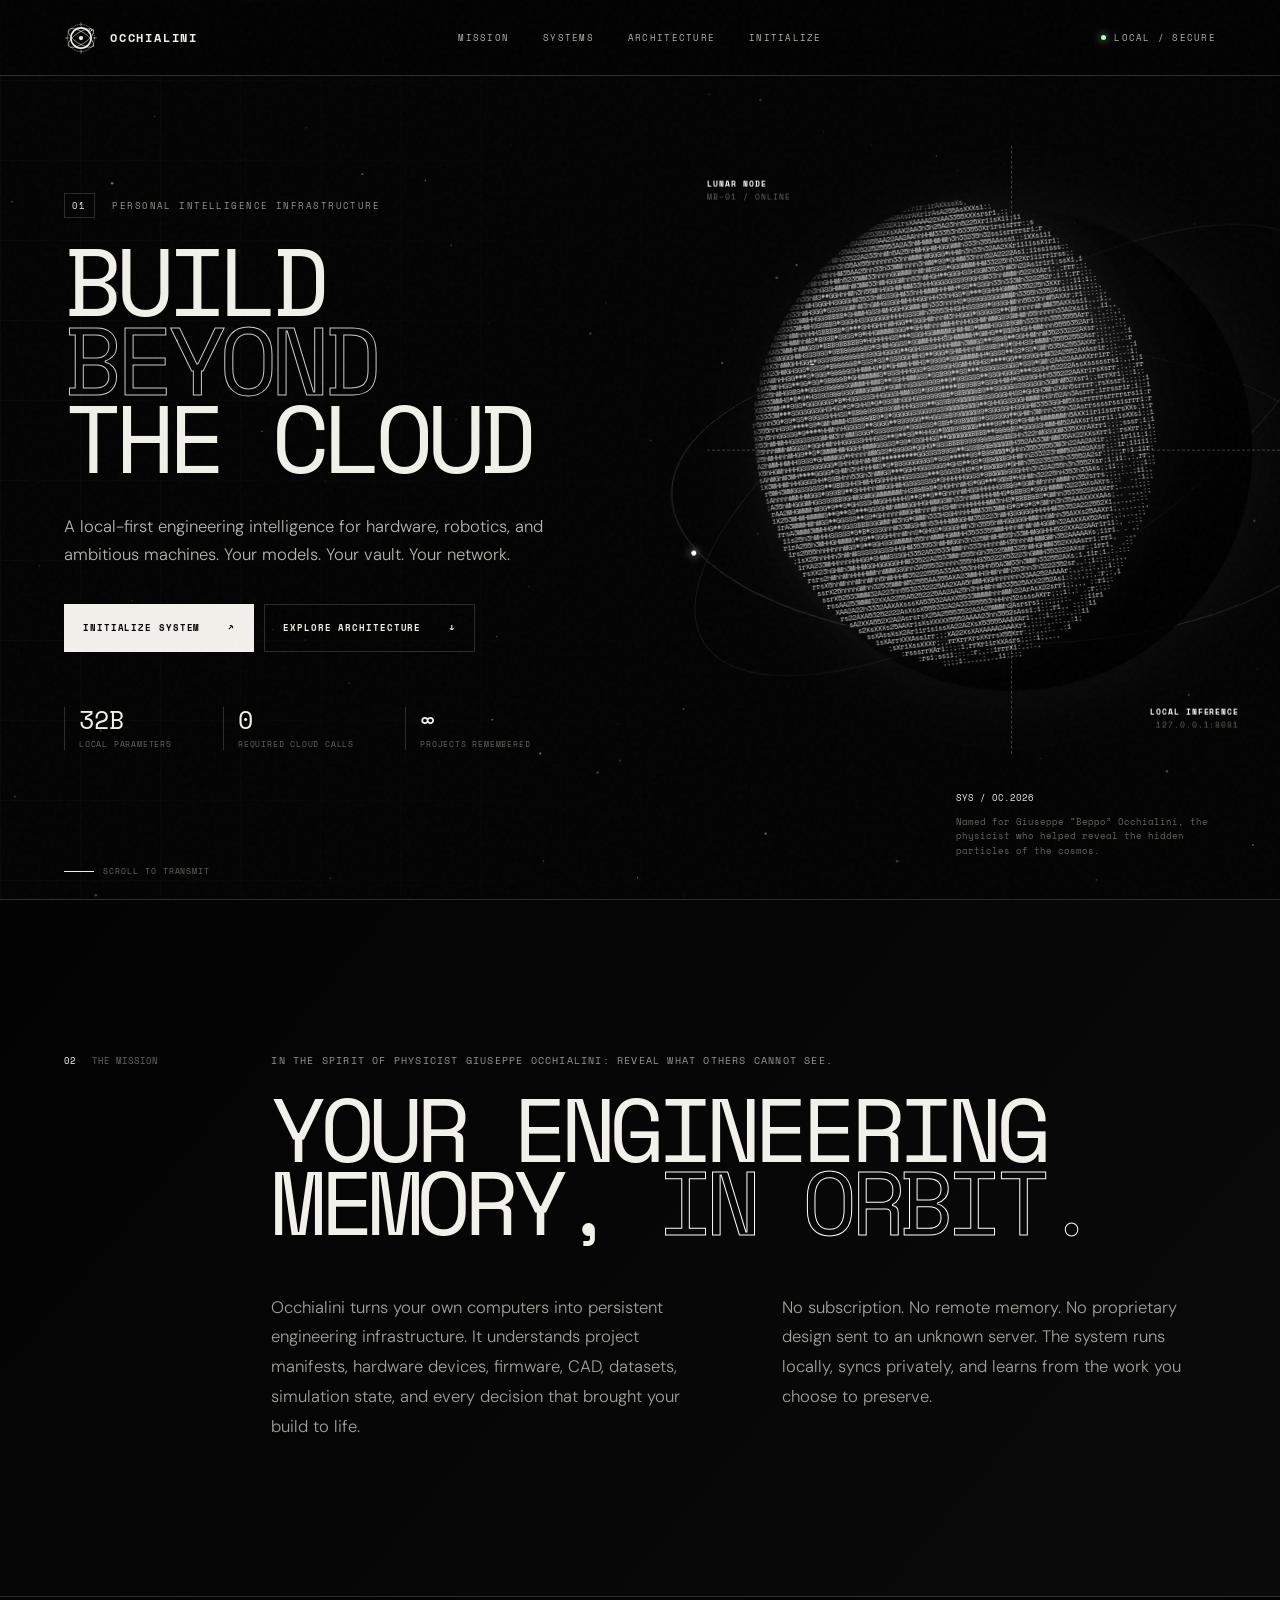
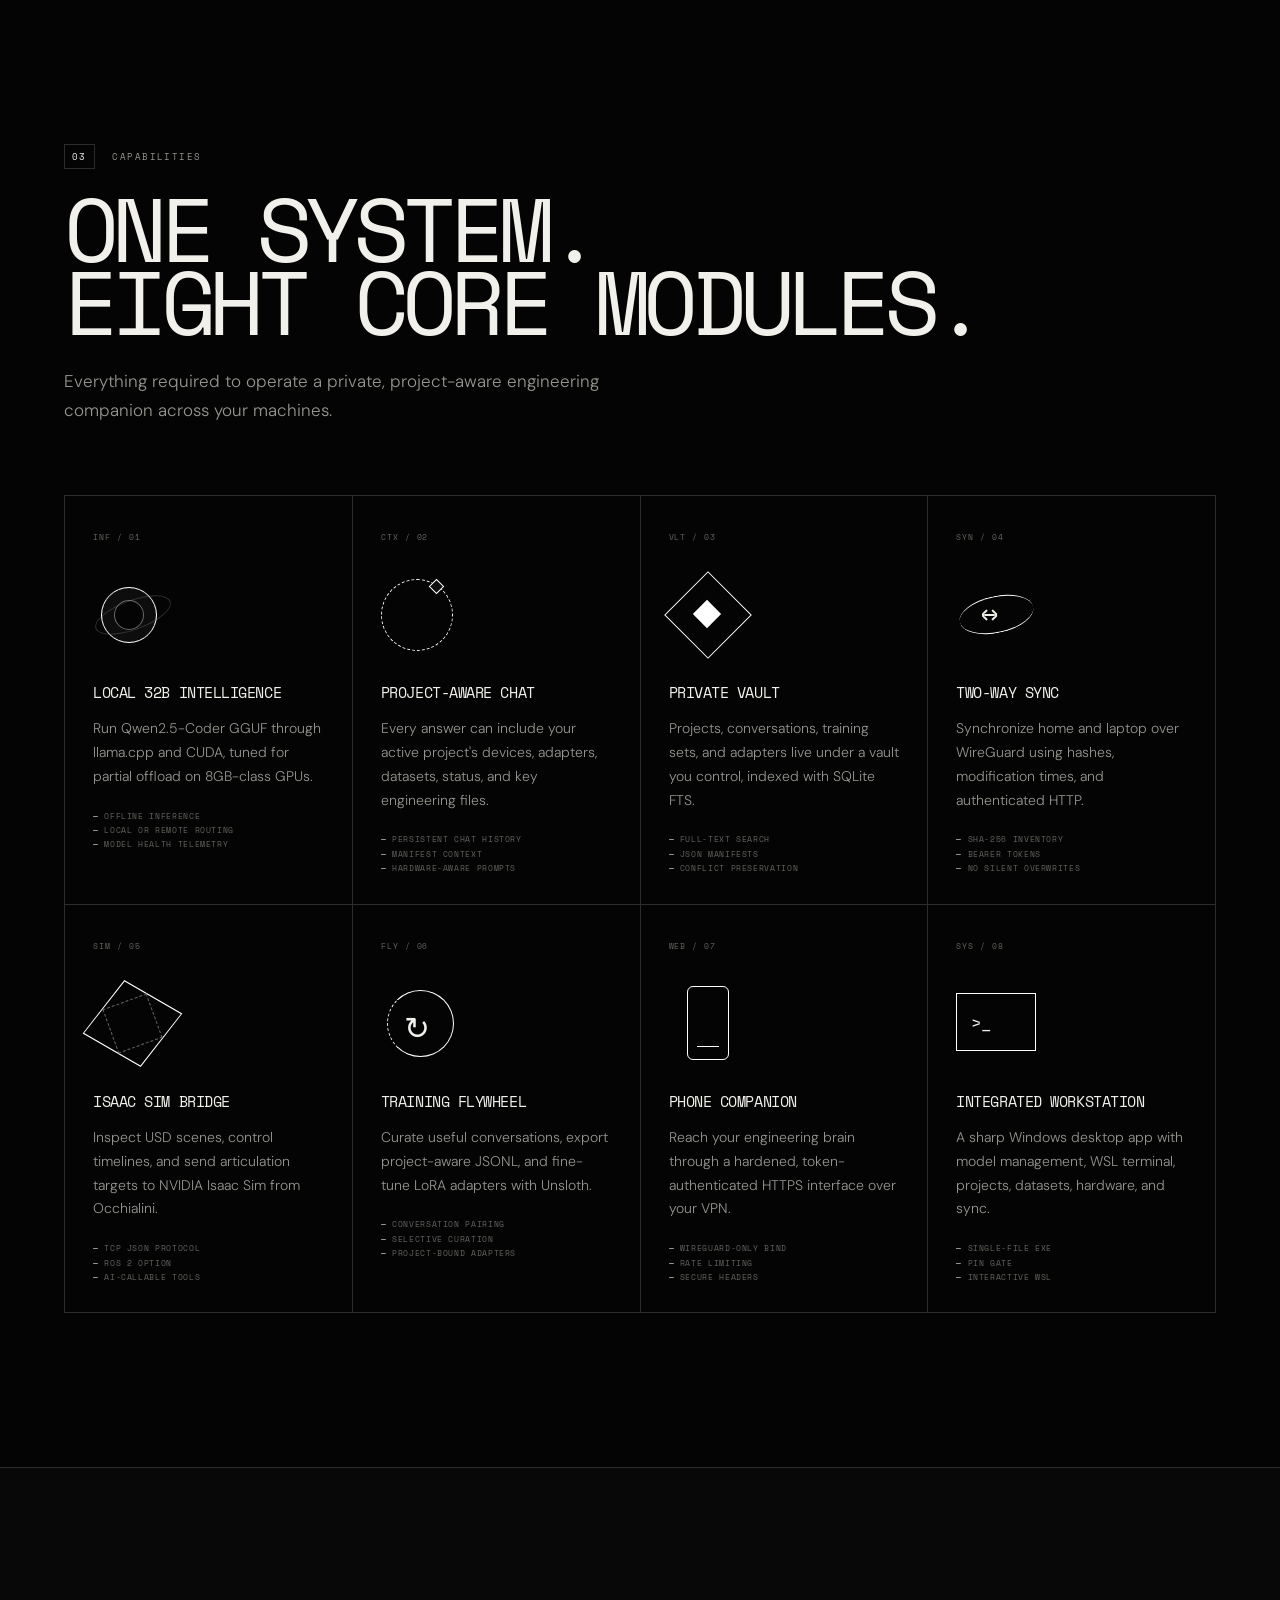
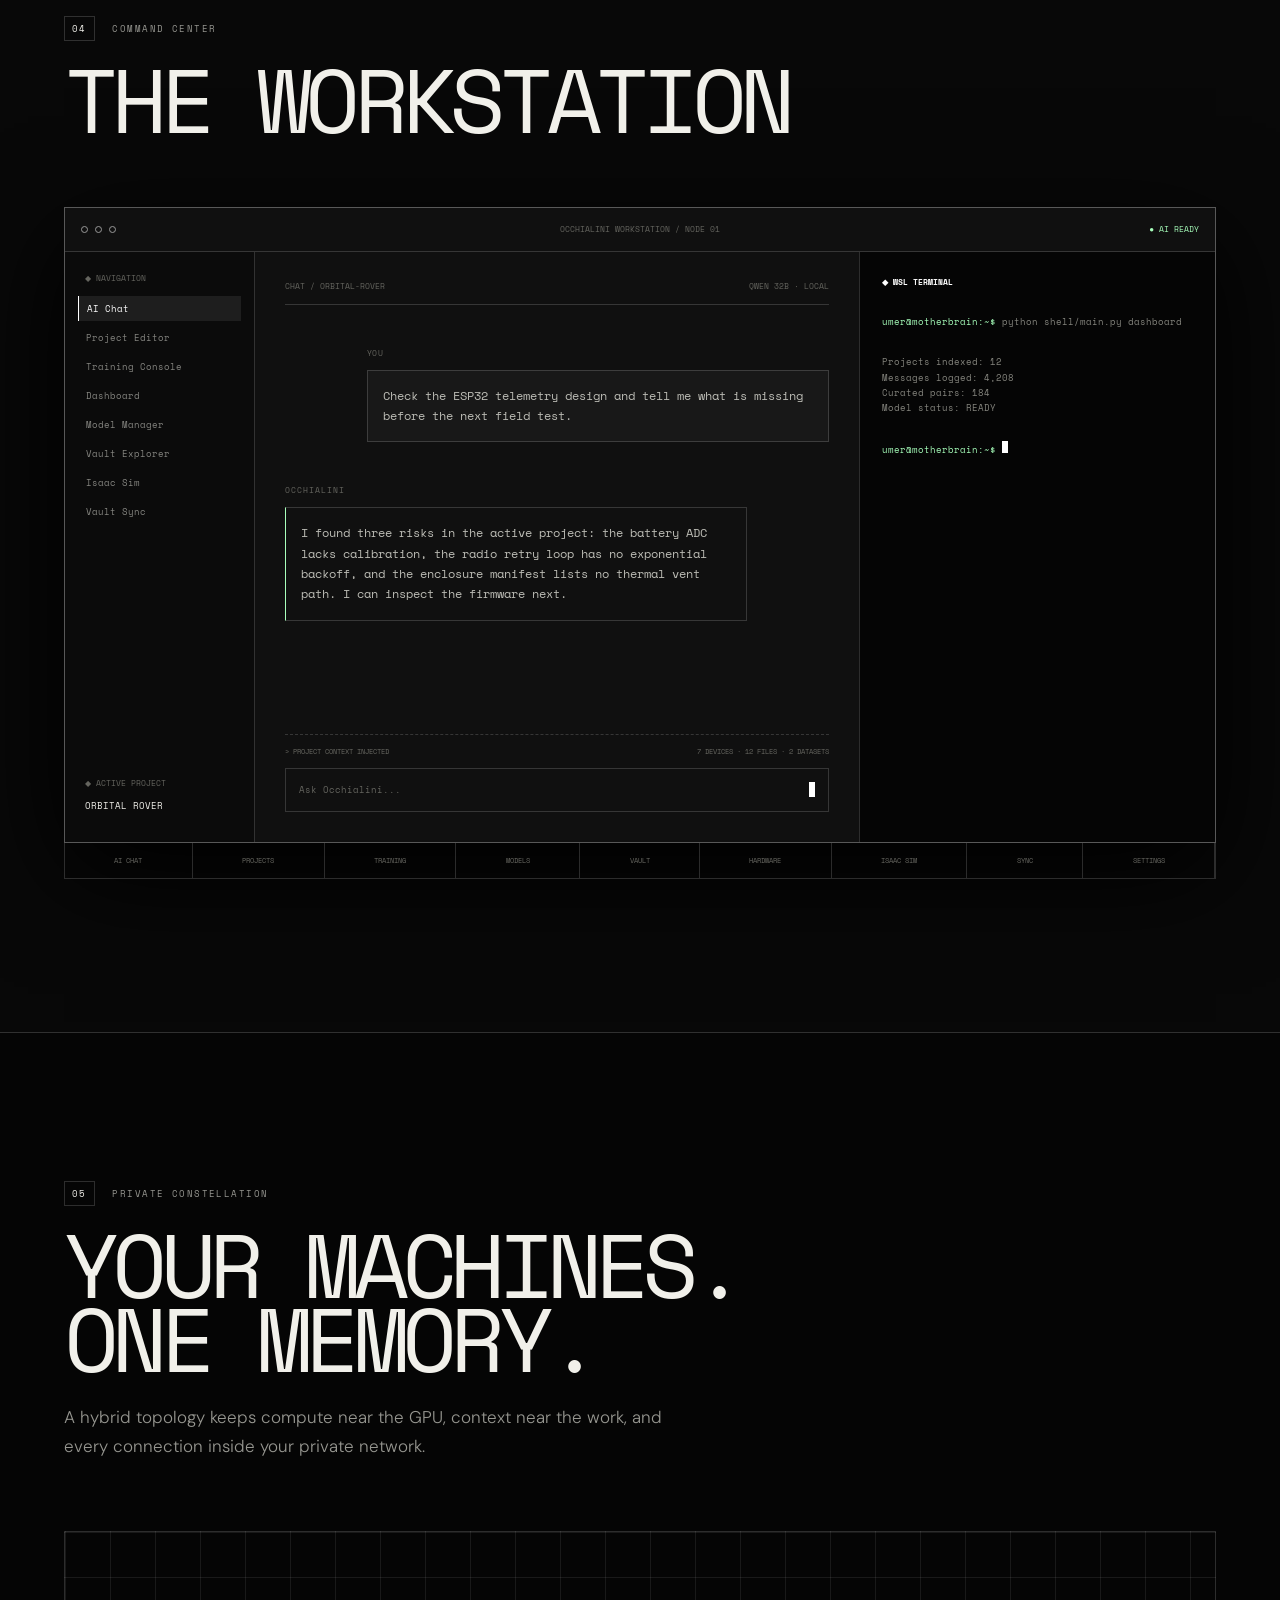
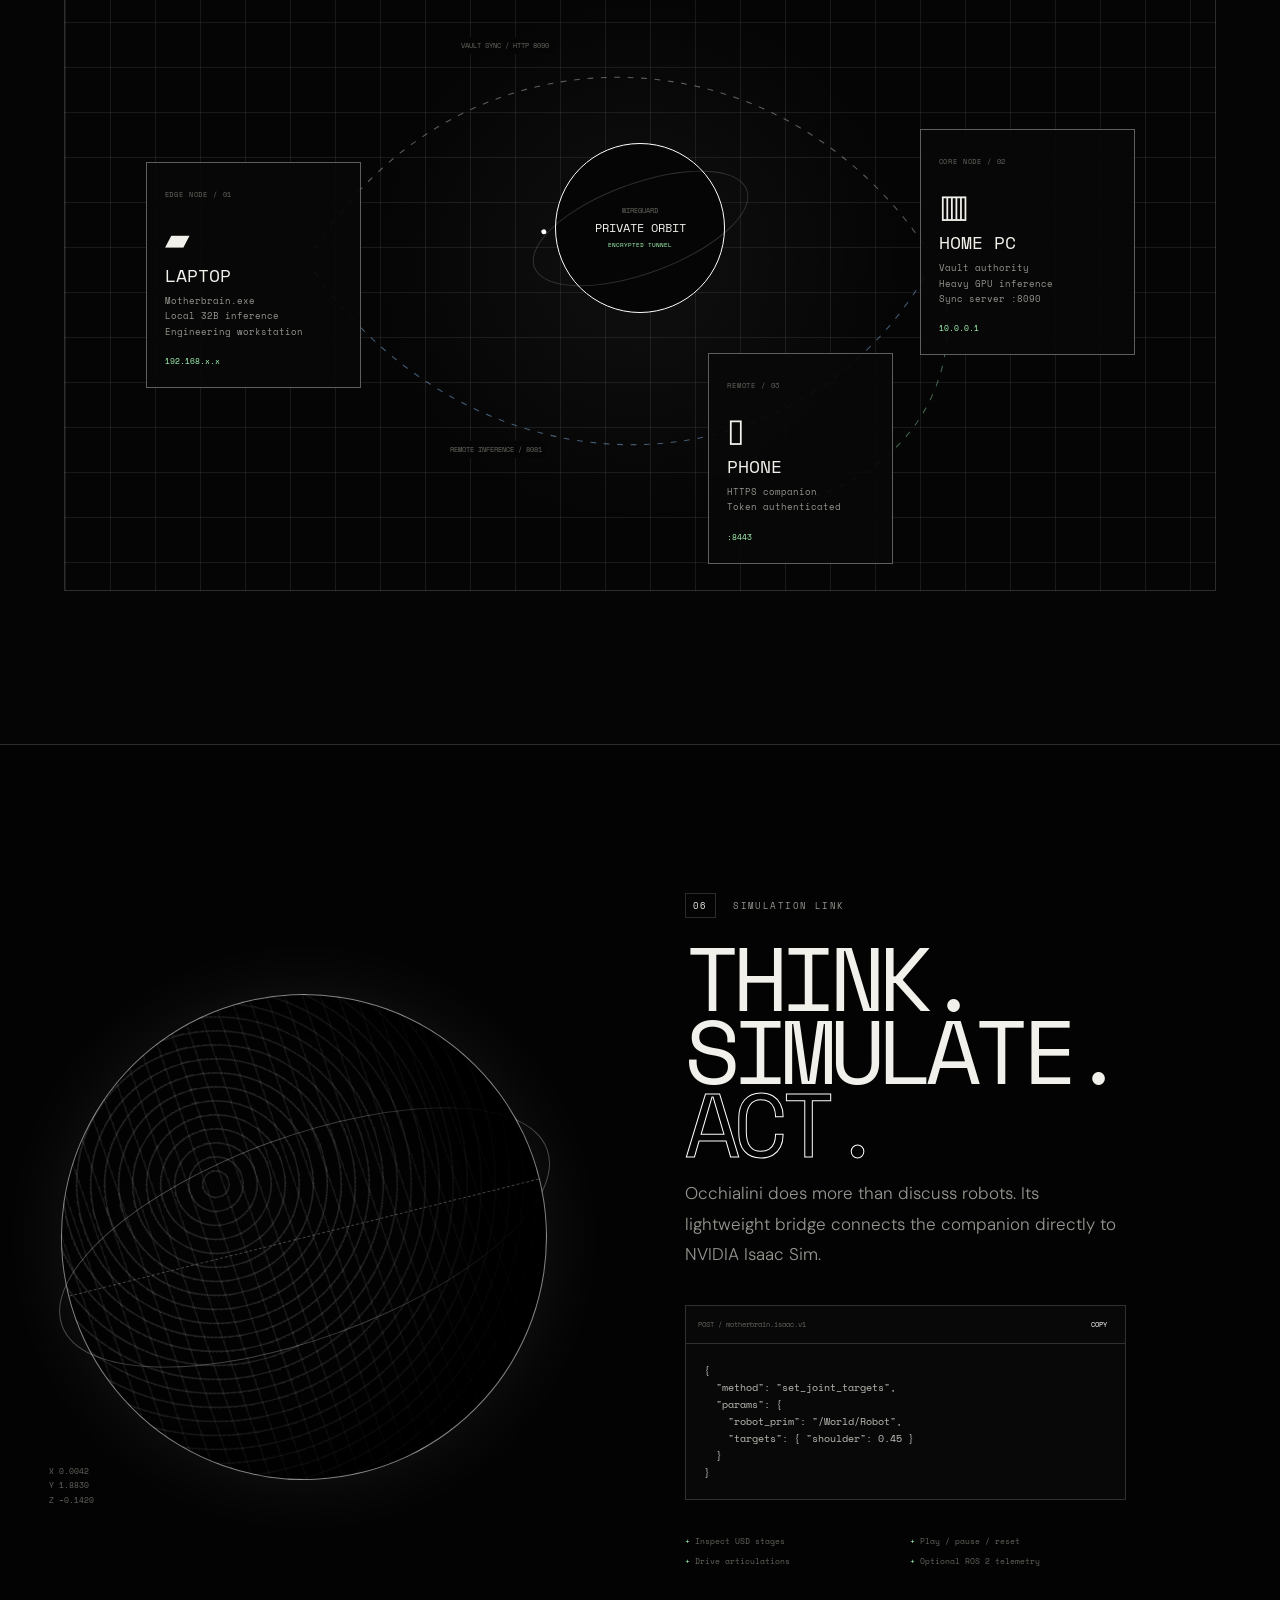
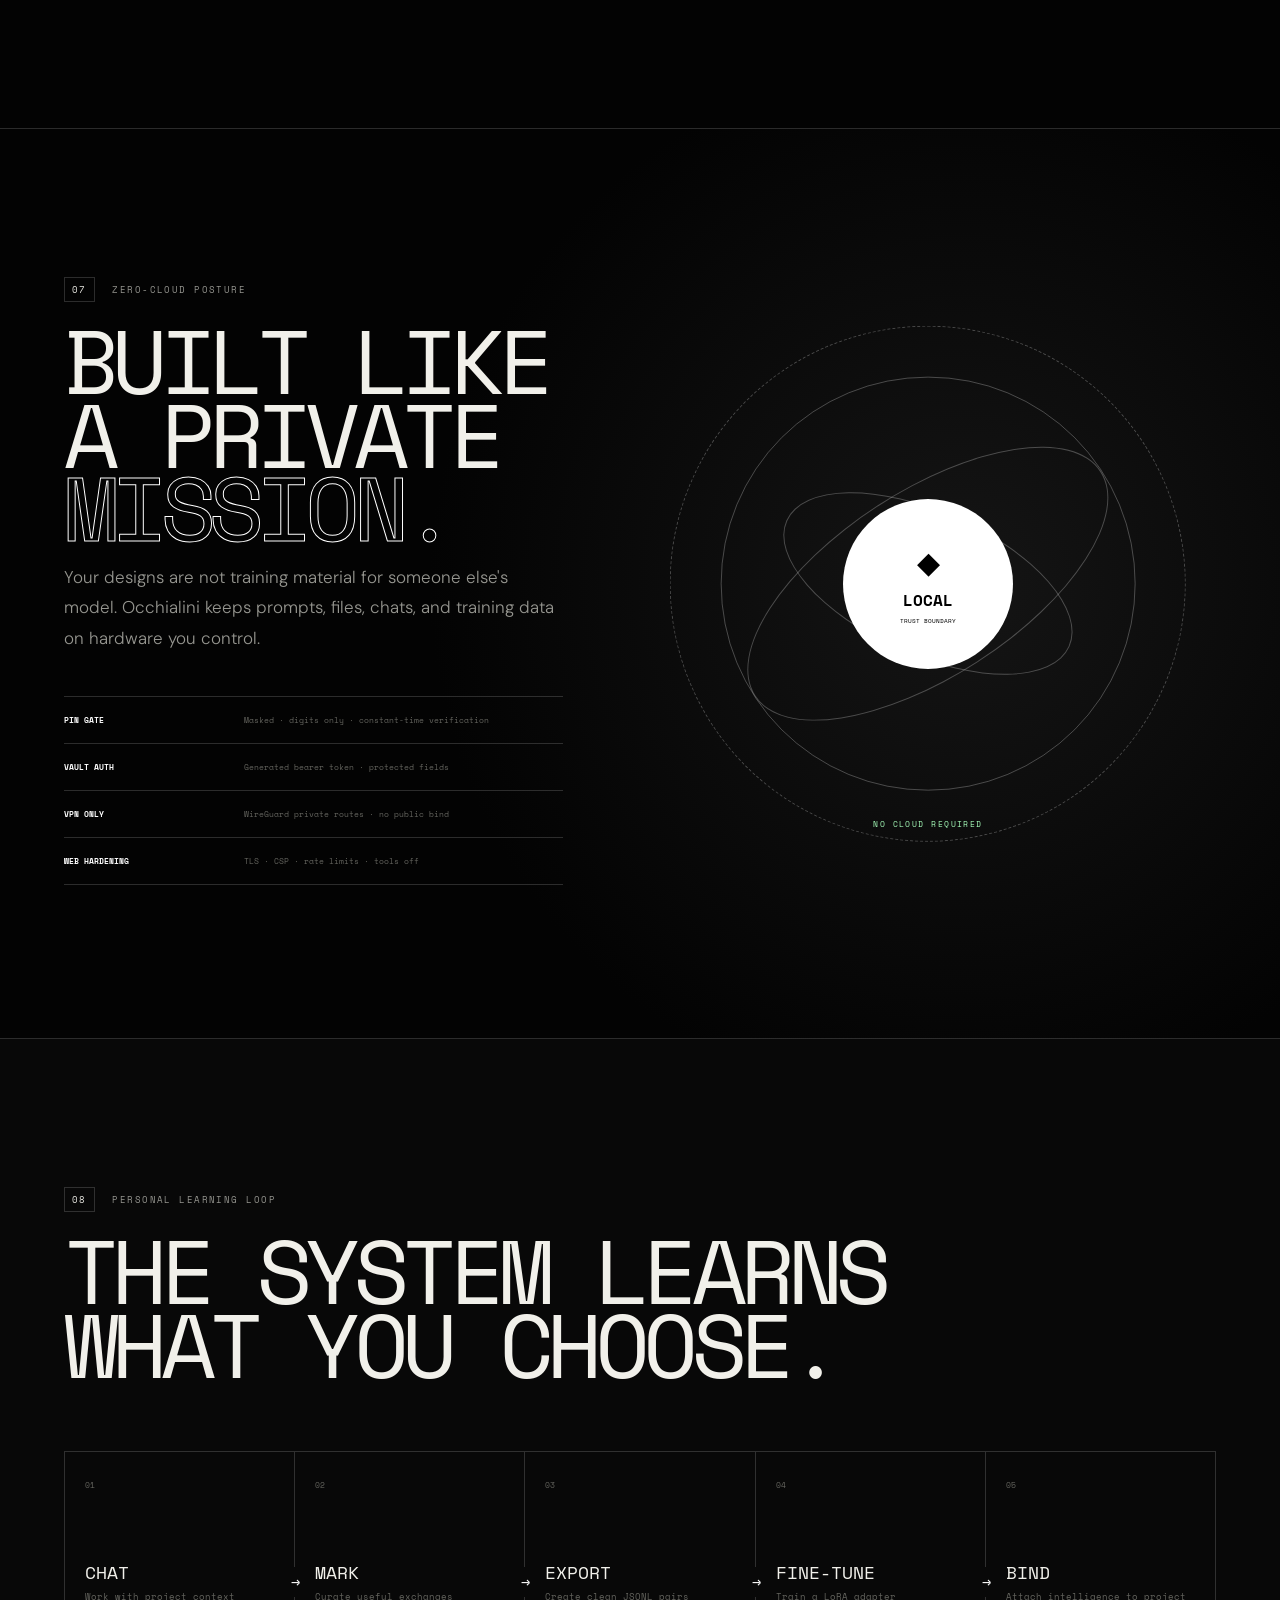
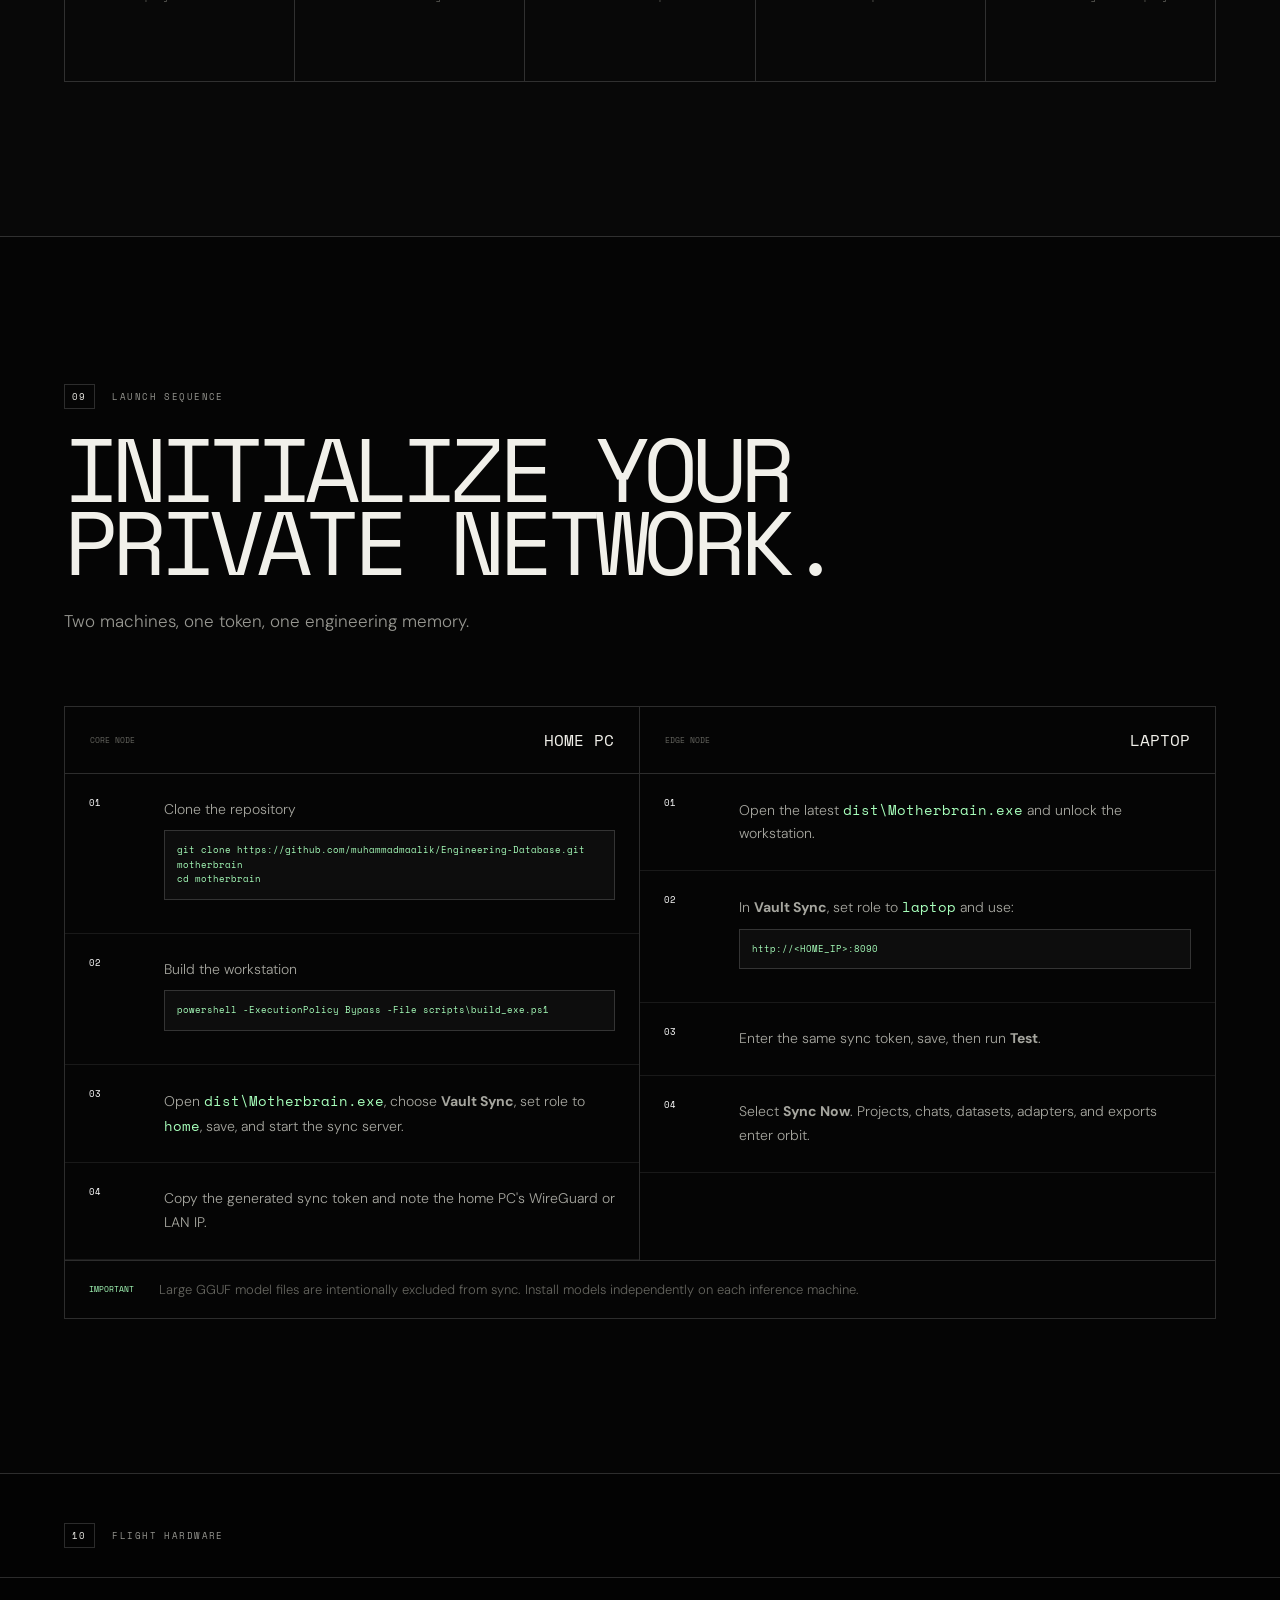
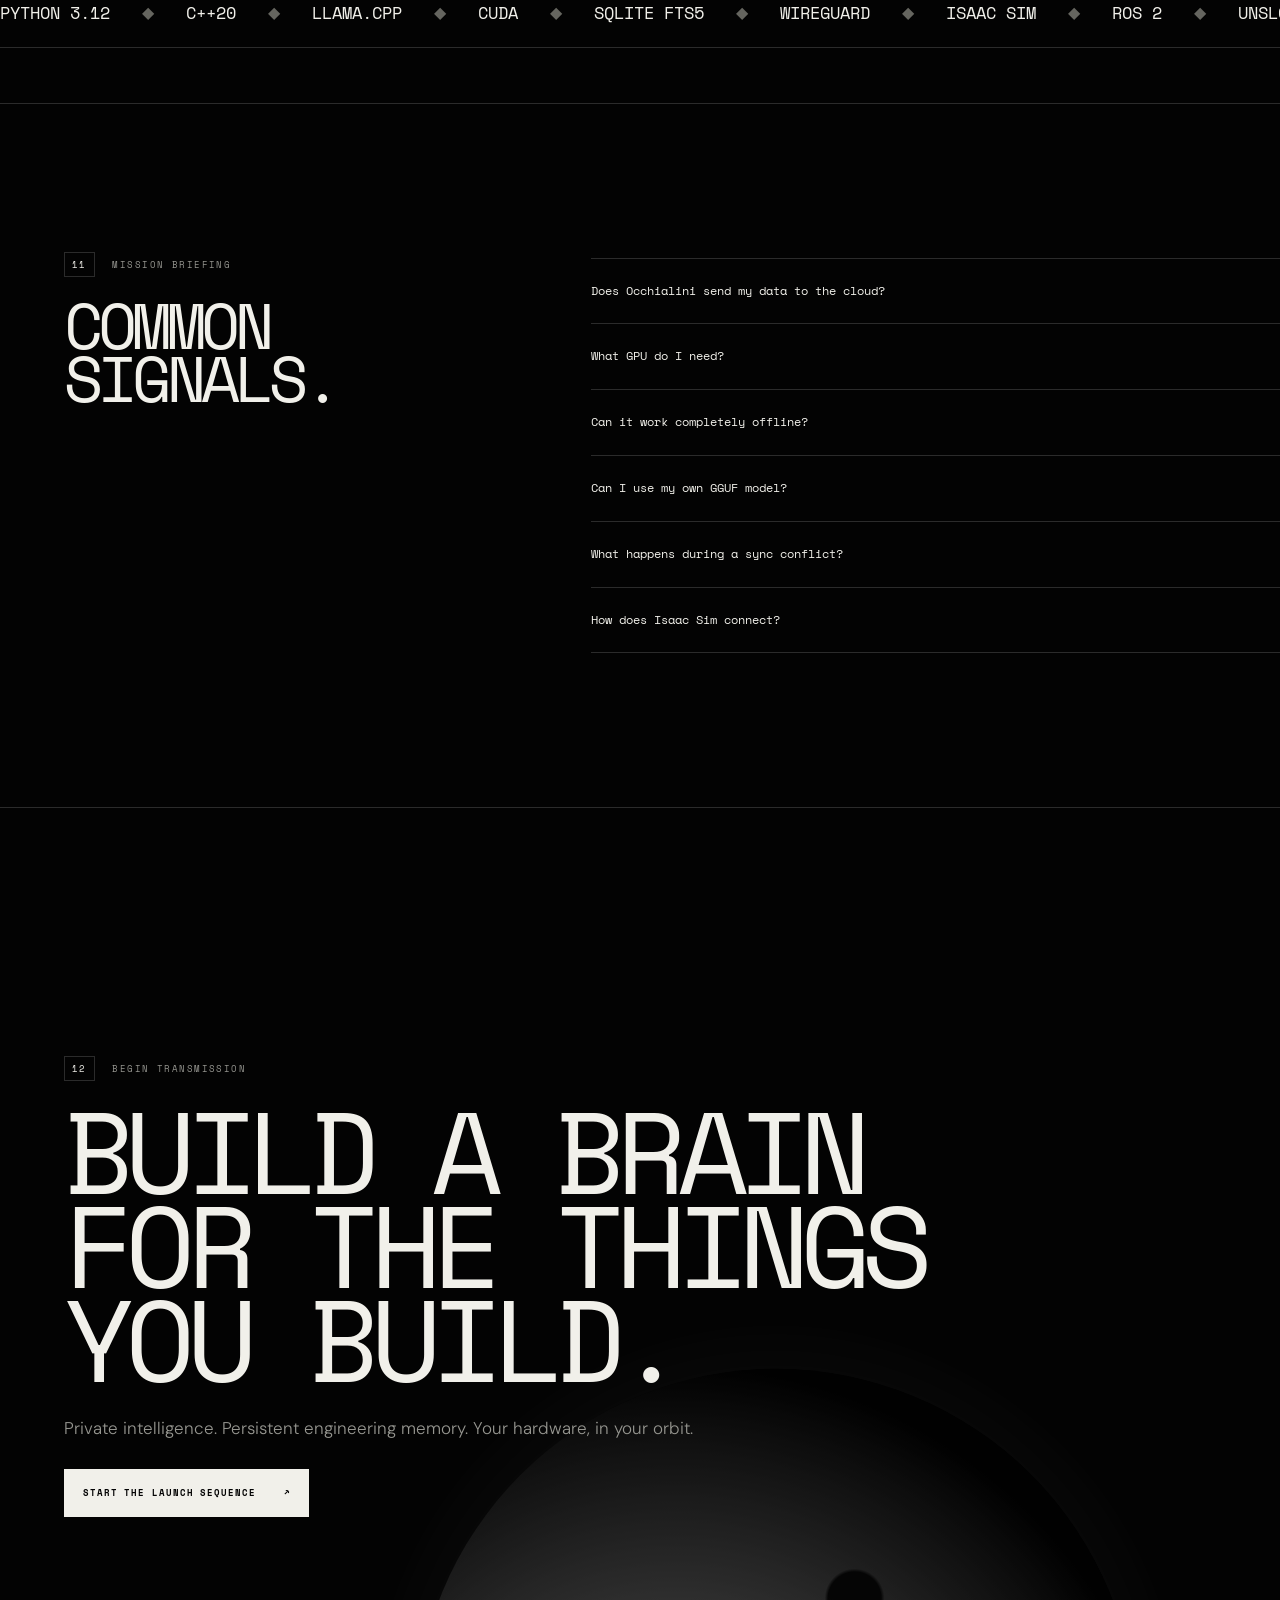
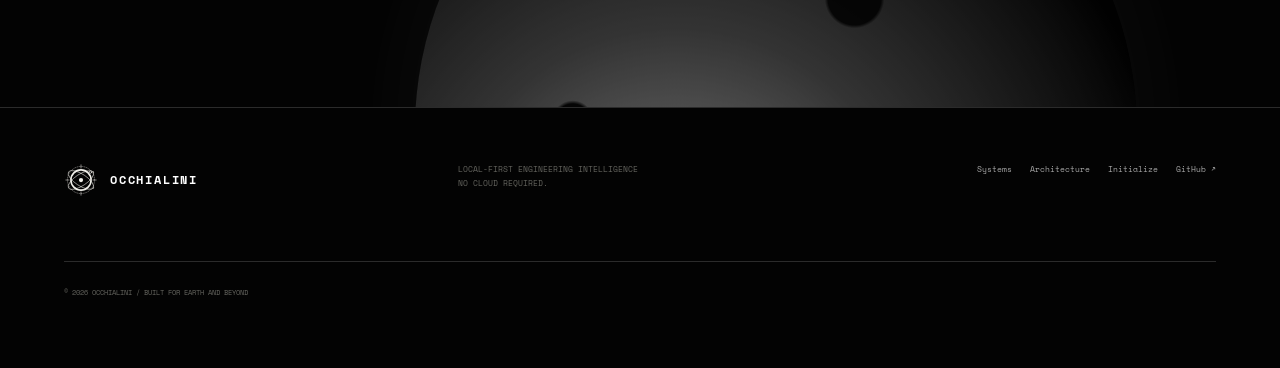
==== website/index.html @ 5199345b "Launch the Occhialini product site with an orbital identity. Build a responsive space-themed experie" ====
<!doctype html>
<html lang="en">
<head>
  <meta charset="utf-8">
  <meta name="viewport" content="width=device-width, initial-scale=1">
  <meta name="theme-color" content="#030303">
  <meta name="description" content="Occhialini — a local-first AI engineering companion for hardware, robotics, and simulation.">
  <meta name="application-name" content="Occhialini">
  <title>Occhialini — Local AI for Real-World Engineering</title>
  <link rel="icon" href="favicon.svg" type="image/svg+xml">
  <link rel="preconnect" href="https://fonts.googleapis.com">
  <link rel="preconnect" href="https://fonts.gstatic.com" crossorigin>
  <link href="https://fonts.googleapis.com/css2?family=DM+Sans:wght@300;400;500;600&family=Space+Mono:wght@400;700&display=swap" rel="stylesheet">
  <link rel="stylesheet" href="styles.css">
</head>
<body>
  <canvas id="starfield" aria-hidden="true"></canvas>
  <div class="noise" aria-hidden="true"></div>

  <header class="site-header">
    <a class="brand" href="#top" aria-label="Occhialini home">
      <img class="brand-mark" src="logo.svg" alt="">
      <span>OCCHIALINI</span>
    </a>
    <nav aria-label="Primary navigation">
      <a href="#mission">Mission</a>
      <a href="#systems">Systems</a>
      <a href="#architecture">Architecture</a>
      <a href="#docs">Initialize</a>
    </nav>
    <a class="header-status" href="#security"><i></i> Local / Secure</a>
    <button class="menu-button" aria-label="Open menu" aria-expanded="false"><span></span><span></span></button>
  </header>

  <main id="top">
    <section class="hero">
      <div class="hero-grid" aria-hidden="true"></div>
      <div class="hero-copy reveal">
        <p class="eyebrow"><span>01</span> Personal intelligence infrastructure</p>
        <h1 aria-label="Build beyond the cloud">
          <span>BUILD</span>
          <span>BEYOND</span>
          <span>THE CLOUD</span>
        </h1>
        <p class="hero-lede">A local-first engineering intelligence for hardware, robotics, and ambitious machines. Your models. Your vault. Your network.</p>
        <div class="hero-actions">
          <a class="button button-light" href="#docs">Initialize system <span>↗</span></a>
          <a class="button button-ghost" href="#architecture">Explore architecture <span>↓</span></a>
        </div>
        <dl class="hero-stats">
          <div><dt>32B</dt><dd>Local parameters</dd></div>
          <div><dt>0</dt><dd>Required cloud calls</dd></div>
          <div><dt>∞</dt><dd>Projects remembered</dd></div>
        </dl>
      </div>

      <div class="lunar-stage" aria-label="Animated ASCII moon">
        <div class="orbit orbit-one"></div>
        <div class="orbit orbit-two"></div>
        <div class="moon-glow"></div>
        <pre class="ascii-moon" aria-hidden="true"></pre>
        <div class="moon-crosshair" aria-hidden="true"><span></span><span></span></div>
        <div class="moon-label moon-label-top"><b>LUNAR NODE</b><span>MB–01 / ONLINE</span></div>
        <div class="moon-label moon-label-bottom"><b>LOCAL INFERENCE</b><span>127.0.0.1:8081</span></div>
      </div>

      <div class="hero-side-note">
        <span>SYS / OC.2026</span>
        <p>Named for Giuseppe “Beppo” Occhialini, the physicist who helped reveal the hidden particles of the cosmos.</p>
      </div>
      <a class="scroll-cue" href="#mission"><span></span> Scroll to transmit</a>
    </section>

    <section class="manifesto section-pad" id="mission">
      <div class="section-index reveal"><span>02</span><p>The mission</p></div>
      <div class="manifesto-copy reveal">
        <p class="kicker">In the spirit of physicist Giuseppe Occhialini: reveal what others cannot see.</p>
        <h2>YOUR ENGINEERING<br>MEMORY, <em>IN ORBIT.</em></h2>
        <div class="split-copy">
          <p>Occhialini turns your own computers into persistent engineering infrastructure. It understands project manifests, hardware devices, firmware, CAD, datasets, simulation state, and every decision that brought your build to life.</p>
          <p>No subscription. No remote memory. No proprietary design sent to an unknown server. The system runs locally, syncs privately, and learns from the work you choose to preserve.</p>
        </div>
      </div>
    </section>

    <section class="capabilities section-pad" id="systems">
      <div class="section-heading reveal">
        <p class="eyebrow"><span>03</span> Capabilities</p>
        <h2>ONE SYSTEM.<br>EIGHT CORE MODULES.</h2>
        <p>Everything required to operate a private, project-aware engineering companion across your machines.</p>
      </div>
      <div class="capability-grid">
        <article class="capability-card reveal">
          <span class="card-code">INF / 01</span><div class="line-icon icon-core"></div>
          <h3>Local 32B Intelligence</h3>
          <p>Run Qwen2.5-Coder GGUF through llama.cpp and CUDA, tuned for partial offload on 8GB-class GPUs.</p>
          <ul><li>Offline inference</li><li>Local or remote routing</li><li>Model health telemetry</li></ul>
        </article>
        <article class="capability-card reveal">
          <span class="card-code">CTX / 02</span><div class="line-icon icon-orbit"></div>
          <h3>Project-Aware Chat</h3>
          <p>Every answer can include your active project's devices, adapters, datasets, status, and key engineering files.</p>
          <ul><li>Persistent chat history</li><li>Manifest context</li><li>Hardware-aware prompts</li></ul>
        </article>
        <article class="capability-card reveal">
          <span class="card-code">VLT / 03</span><div class="line-icon icon-vault"></div>
          <h3>Private Vault</h3>
          <p>Projects, conversations, training sets, and adapters live under a vault you control, indexed with SQLite FTS.</p>
          <ul><li>Full-text search</li><li>JSON manifests</li><li>Conflict preservation</li></ul>
        </article>
        <article class="capability-card reveal">
          <span class="card-code">SYN / 04</span><div class="line-icon icon-sync"></div>
          <h3>Two-Way Sync</h3>
          <p>Synchronize home and laptop over WireGuard using hashes, modification times, and authenticated HTTP.</p>
          <ul><li>SHA-256 inventory</li><li>Bearer tokens</li><li>No silent overwrites</li></ul>
        </article>
        <article class="capability-card reveal">
          <span class="card-code">SIM / 05</span><div class="line-icon icon-sim"></div>
          <h3>Isaac Sim Bridge</h3>
          <p>Inspect USD scenes, control timelines, and send articulation targets to NVIDIA Isaac Sim from Occhialini.</p>
          <ul><li>TCP JSON protocol</li><li>ROS 2 option</li><li>AI-callable tools</li></ul>
        </article>
        <article class="capability-card reveal">
          <span class="card-code">FLY / 06</span><div class="line-icon icon-loop"></div>
          <h3>Training Flywheel</h3>
          <p>Curate useful conversations, export project-aware JSONL, and fine-tune LoRA adapters with Unsloth.</p>
          <ul><li>Conversation pairing</li><li>Selective curation</li><li>Project-bound adapters</li></ul>
        </article>
        <article class="capability-card reveal">
          <span class="card-code">WEB / 07</span><div class="line-icon icon-phone"></div>
          <h3>Phone Companion</h3>
          <p>Reach your engineering brain through a hardened, token-authenticated HTTPS interface over your VPN.</p>
          <ul><li>WireGuard-only bind</li><li>Rate limiting</li><li>Secure headers</li></ul>
        </article>
        <article class="capability-card reveal">
          <span class="card-code">SYS / 08</span><div class="line-icon icon-terminal"></div>
          <h3>Integrated Workstation</h3>
          <p>A sharp Windows desktop app with model management, WSL terminal, projects, datasets, hardware, and sync.</p>
          <ul><li>Single-file EXE</li><li>PIN gate</li><li>Interactive WSL</li></ul>
        </article>
      </div>
    </section>

    <section class="workstation section-pad">
      <div class="section-heading reveal">
        <p class="eyebrow"><span>04</span> Command center</p>
        <h2>THE WORKSTATION</h2>
      </div>
      <div class="workstation-window reveal">
        <div class="window-bar">
          <div><i></i><i></i><i></i></div>
          <span>OCCHIALINI WORKSTATION / NODE 01</span>
          <span class="online">● AI READY</span>
        </div>
        <div class="window-body">
          <aside>
            <b>◆ NAVIGATION</b>
            <a class="active">AI Chat</a><a>Project Editor</a><a>Training Console</a><a>Dashboard</a><a>Model Manager</a><a>Vault Explorer</a><a>Isaac Sim</a><a>Vault Sync</a>
            <small>◆ ACTIVE PROJECT</small><strong>ORBITAL ROVER</strong>
          </aside>
          <div class="terminal-demo">
            <div class="terminal-meta"><span>CHAT / ORBITAL-ROVER</span><span>QWEN 32B · LOCAL</span></div>
            <div class="chat-line user"><b>YOU</b><p>Check the ESP32 telemetry design and tell me what is missing before the next field test.</p></div>
            <div class="chat-line ai"><b>OCCHIALINI</b><p>I found three risks in the active project: the battery ADC lacks calibration, the radio retry loop has no exponential backoff, and the enclosure manifest lists no thermal vent path. I can inspect the firmware next.</p></div>
            <div class="tool-line"><span>&gt; PROJECT CONTEXT INJECTED</span><span>7 DEVICES · 12 FILES · 2 DATASETS</span></div>
            <div class="prompt-line"><span>Ask Occhialini...</span><i></i></div>
          </div>
          <div class="wsl-demo">
            <b>◆ WSL TERMINAL</b>
            <p><span>umer@motherbrain:~$</span> python shell/main.py dashboard</p>
            <p>Projects indexed: 12<br>Messages logged: 4,208<br>Curated pairs: 184<br>Model status: READY</p>
            <p><span>umer@motherbrain:~$</span> <i class="cursor"></i></p>
          </div>
        </div>
      </div>
      <div class="module-strip reveal">
        <span>AI CHAT</span><span>PROJECTS</span><span>TRAINING</span><span>MODELS</span><span>VAULT</span><span>HARDWARE</span><span>ISAAC SIM</span><span>SYNC</span><span>SETTINGS</span>
      </div>
    </section>

    <section class="architecture section-pad" id="architecture">
      <div class="section-heading reveal">
        <p class="eyebrow"><span>05</span> Private constellation</p>
        <h2>YOUR MACHINES.<br>ONE MEMORY.</h2>
        <p>A hybrid topology keeps compute near the GPU, context near the work, and every connection inside your private network.</p>
      </div>
      <div class="architecture-map reveal">
        <svg class="connection-lines" viewBox="0 0 1200 600" preserveAspectRatio="none" aria-hidden="true">
          <path class="path path-a" d="M260,290 C410,80 740,80 900,290"/>
          <path class="path path-b" d="M260,310 C430,520 760,520 900,310"/>
          <path class="path path-c" d="M920,340 C930,430 860,500 760,520"/>
        </svg>
        <article class="node node-laptop"><span>EDGE NODE / 01</span><div class="node-icon">▰</div><h3>LAPTOP</h3><p>Motherbrain.exe<br>Local 32B inference<br>Engineering workstation</p><b>192.168.x.x</b></article>
        <div class="network-core"><div class="core-ring"></div><span>WIREGUARD</span><b>PRIVATE ORBIT</b><small>ENCRYPTED TUNNEL</small></div>
        <article class="node node-home"><span>CORE NODE / 02</span><div class="node-icon">▥</div><h3>HOME PC</h3><p>Vault authority<br>Heavy GPU inference<br>Sync server :8090</p><b>10.0.0.1</b></article>
        <article class="node node-phone"><span>REMOTE / 03</span><div class="node-icon">▯</div><h3>PHONE</h3><p>HTTPS companion<br>Token authenticated</p><b>:8443</b></article>
        <div class="route-label route-a">VAULT SYNC / HTTP 8090</div>
        <div class="route-label route-b">REMOTE INFERENCE / 8081</div>
      </div>
    </section>

    <section class="simulation section-pad" id="simulation">
      <div class="sim-visual reveal">
        <div class="planet-rings"></div>
        <div class="wire-planet"><span></span></div>
        <div class="sim-coordinates">X 0.0042<br>Y 1.8830<br>Z −0.1420</div>
      </div>
      <div class="sim-copy reveal">
        <p class="eyebrow"><span>06</span> Simulation link</p>
        <h2>THINK.<br>SIMULATE.<br><em>ACT.</em></h2>
        <p>Occhialini does more than discuss robots. Its lightweight bridge connects the companion directly to NVIDIA Isaac Sim.</p>
        <div class="protocol">
          <div><span>POST / motherbrain.isaac.v1</span><button class="copy-button" data-copy='{"method":"set_joint_targets","params":{"robot_prim":"/World/Robot","targets":{"shoulder":0.45}}}'>COPY</button></div>
          <pre><code>{
  "method": "set_joint_targets",
  "params": {
    "robot_prim": "/World/Robot",
    "targets": { "shoulder": 0.45 }
  }
}</code></pre>
        </div>
        <ul class="method-list"><li>Inspect USD stages</li><li>Play / pause / reset</li><li>Drive articulations</li><li>Optional ROS 2 telemetry</li></ul>
      </div>
    </section>

    <section class="security section-pad" id="security">
      <div class="security-copy reveal">
        <p class="eyebrow"><span>07</span> Zero-cloud posture</p>
        <h2>BUILT LIKE<br>A PRIVATE<br><em>MISSION.</em></h2>
        <p>Your designs are not training material for someone else's model. Occhialini keeps prompts, files, chats, and training data on hardware you control.</p>
        <div class="security-facts">
          <div><b>PIN GATE</b><span>Masked · digits only · constant-time verification</span></div>
          <div><b>VAULT AUTH</b><span>Generated bearer token · protected fields</span></div>
          <div><b>VPN ONLY</b><span>WireGuard private routes · no public bind</span></div>
          <div><b>WEB HARDENING</b><span>TLS · CSP · rate limits · tools off</span></div>
        </div>
      </div>
      <div class="security-vault reveal">
        <div class="vault-orbits"><i></i><i></i><i></i></div>
        <div class="vault-center"><span>◆</span><b>LOCAL</b><small>TRUST BOUNDARY</small></div>
        <p>NO CLOUD REQUIRED</p>
      </div>
    </section>

    <section class="flywheel section-pad">
      <div class="section-heading reveal">
        <p class="eyebrow"><span>08</span> Personal learning loop</p>
        <h2>THE SYSTEM LEARNS<br>WHAT YOU CHOOSE.</h2>
      </div>
      <ol class="flywheel-track">
        <li class="reveal"><span>01</span><div>CHAT</div><p>Work with project context</p></li>
        <li class="reveal"><span>02</span><div>MARK</div><p>Curate useful exchanges</p></li>
        <li class="reveal"><span>03</span><div>EXPORT</div><p>Create clean JSONL pairs</p></li>
        <li class="reveal"><span>04</span><div>FINE-TUNE</div><p>Train a LoRA adapter</p></li>
        <li class="reveal"><span>05</span><div>BIND</div><p>Attach intelligence to project</p></li>
      </ol>
    </section>

    <section class="docs section-pad" id="docs">
      <div class="section-heading reveal">
        <p class="eyebrow"><span>09</span> Launch sequence</p>
        <h2>INITIALIZE YOUR<br>PRIVATE NETWORK.</h2>
        <p>Two machines, one token, one engineering memory.</p>
      </div>
      <div class="setup-grid">
        <article class="setup-panel reveal">
          <header><span>CORE NODE</span><b>HOME PC</b></header>
          <ol><li><b>01</b><div>Clone the repository<pre><code>git clone https://github.com/muhammadmaalik/Engineering-Database.git motherbrain
cd motherbrain</code></pre></div></li>
            <li><b>02</b><div>Build the workstation<pre><code>powershell -ExecutionPolicy Bypass -File scripts\build_exe.ps1</code></pre></div></li>
            <li><b>03</b><div>Open <code>dist\Motherbrain.exe</code>, choose <strong>Vault Sync</strong>, set role to <code>home</code>, save, and start the sync server.</div></li>
            <li><b>04</b><div>Copy the generated sync token and note the home PC's WireGuard or LAN IP.</div></li></ol>
        </article>
        <article class="setup-panel reveal">
          <header><span>EDGE NODE</span><b>LAPTOP</b></header>
          <ol><li><b>01</b><div>Open the latest <code>dist\Motherbrain.exe</code> and unlock the workstation.</div></li>
            <li><b>02</b><div>In <strong>Vault Sync</strong>, set role to <code>laptop</code> and use:<pre><code>http://&lt;HOME_IP&gt;:8090</code></pre></div></li>
            <li><b>03</b><div>Enter the same sync token, save, then run <strong>Test</strong>.</div></li>
            <li><b>04</b><div>Select <strong>Sync Now</strong>. Projects, chats, datasets, adapters, and exports enter orbit.</div></li></ol>
        </article>
      </div>
      <div class="sync-note reveal"><span>IMPORTANT</span><p>Large GGUF model files are intentionally excluded from sync. Install models independently on each inference machine.</p></div>
    </section>

    <section class="stack section-pad">
      <p class="eyebrow reveal"><span>10</span> Flight hardware</p>
      <div class="stack-marquee" aria-label="Technology stack"><div>
        <span>PYTHON 3.12</span><i>◆</i><span>C++20</span><i>◆</i><span>LLAMA.CPP</span><i>◆</i><span>CUDA</span><i>◆</i><span>SQLITE FTS5</span><i>◆</i><span>WIREGUARD</span><i>◆</i><span>ISAAC SIM</span><i>◆</i><span>ROS 2</span><i>◆</i><span>UNSLOTH</span><i>◆</i>
      </div></div>
    </section>

    <section class="faq section-pad">
      <div class="section-heading reveal">
        <p class="eyebrow"><span>11</span> Mission briefing</p>
        <h2>COMMON SIGNALS.</h2>
      </div>
      <div class="faq-list">
        <details class="reveal"><summary>Does Occhialini send my data to the cloud?<span>+</span></summary><p>No. Inference, vault storage, chat history, and training data stay on your machines. Private remote access is designed around WireGuard.</p></details>
        <details class="reveal"><summary>What GPU do I need?<span>+</span></summary><p>The current defaults target an 8GB-class NVIDIA laptop GPU using partial CUDA offload for a quantized 32B model. Smaller models can run on more modest hardware; a larger home GPU improves speed.</p></details>
        <details class="reveal"><summary>Can it work completely offline?<span>+</span></summary><p>Yes. Once your model and dependencies are installed, local inference and the desktop vault do not need an internet connection.</p></details>
        <details class="reveal"><summary>Can I use my own GGUF model?<span>+</span></summary><p>Yes. The model manager and configuration support selecting local GGUF files served through llama.cpp.</p></details>
        <details class="reveal"><summary>What happens during a sync conflict?<span>+</span></summary><p>Occhialini does not silently discard either copy. Near-equal timestamp conflicts are preserved as timestamped conflict files for review.</p></details>
        <details class="reveal"><summary>How does Isaac Sim connect?<span>+</span></summary><p>A small Python bridge inside Isaac Sim exposes a versioned local TCP JSON-line protocol. Occhialini can inspect scenes, control simulation time, and set joint targets.</p></details>
      </div>
    </section>

    <section class="final-cta">
      <div class="final-moon" aria-hidden="true"></div>
      <div class="reveal">
        <p class="eyebrow"><span>12</span> Begin transmission</p>
        <h2>BUILD A BRAIN<br>FOR THE THINGS<br>YOU BUILD.</h2>
        <p>Private intelligence. Persistent engineering memory. Your hardware, in your orbit.</p>
        <a class="button button-light" href="#docs">Start the launch sequence <span>↗</span></a>
      </div>
    </section>
  </main>

  <footer>
    <a class="brand" href="#top"><img class="brand-mark" src="logo.svg" alt=""><span>OCCHIALINI</span></a>
    <p>LOCAL-FIRST ENGINEERING INTELLIGENCE<br>NO CLOUD REQUIRED.</p>
    <div><a href="#systems">Systems</a><a href="#architecture">Architecture</a><a href="#docs">Initialize</a><a href="https://github.com/muhammadmaalik/Engineering-Database">GitHub ↗</a></div>
    <small>© 2026 OCCHIALINI / BUILT FOR EARTH AND BEYOND</small>
  </footer>

  <script src="script.js"></script>
</body>
</html>
---- website/styles.css ----
:root {
  --black: #030303;
  --ink: #080808;
  --panel: #0d0d0d;
  --line: rgba(255,255,255,.16);
  --line-soft: rgba(255,255,255,.08);
  --white: #f1f0ea;
  --muted: #969690;
  --dim: #65655f;
  --green: #a7ffbb;
  --blue: #8fc7ff;
  --mono: "Space Mono", Consolas, monospace;
  --sans: "DM Sans", Arial, sans-serif;
  --pad: clamp(24px, 5vw, 80px);
}

* { box-sizing: border-box; }
html { scroll-behavior: smooth; background: var(--black); }
body {
  margin: 0;
  color: var(--white);
  background: var(--black);
  font-family: var(--sans);
  font-weight: 300;
  overflow-x: hidden;
}
::selection { background: var(--white); color: var(--black); }
a { color: inherit; text-decoration: none; }
button { font: inherit; }
code, pre { font-family: var(--mono); }

#starfield {
  position: fixed;
  inset: 0;
  width: 100%;
  height: 100%;
  pointer-events: none;
  z-index: 0;
  opacity: .8;
}
.noise {
  position: fixed;
  inset: 0;
  pointer-events: none;
  z-index: 20;
  opacity: .035;
  background-image: url("data:image/svg+xml,%3Csvg viewBox='0 0 220 220' xmlns='http://www.w3.org/2000/svg'%3E%3Cfilter id='n'%3E%3CfeTurbulence type='fractalNoise' baseFrequency='.95' numOctaves='3' stitchTiles='stitch'/%3E%3C/filter%3E%3Crect width='100%25' height='100%25' filter='url(%23n)' opacity='.75'/%3E%3C/svg%3E");
}

.site-header {
  position: fixed;
  top: 0;
  left: 0;
  width: 100%;
  height: 76px;
  padding: 0 var(--pad);
  border-bottom: 1px solid var(--line);
  background: rgba(3,3,3,.74);
  backdrop-filter: blur(18px);
  z-index: 15;
  display: grid;
  grid-template-columns: 1fr auto 1fr;
  align-items: center;
}
.brand { display: flex; align-items: center; gap: 12px; font: 700 12px/1 var(--mono); letter-spacing: .15em; }
.brand-mark {
  width: 34px;
  height: 34px;
  display: block;
  object-fit: contain;
}
.site-header nav { display: flex; align-items: center; gap: 34px; }
.site-header nav a, .header-status {
  font: 400 9px/1 var(--mono);
  letter-spacing: .14em;
  text-transform: uppercase;
  color: #b4b4ae;
  transition: color .25s;
}
.site-header nav a:hover { color: #fff; }
.header-status { justify-self: end; display: flex; align-items: center; gap: 8px; }
.header-status i { width: 5px; height: 5px; border-radius: 50%; background: var(--green); box-shadow: 0 0 8px var(--green); }
.menu-button { display: none; border: 0; background: transparent; color: white; }

main, footer { position: relative; z-index: 1; }
.hero {
  min-height: 100svh;
  position: relative;
  overflow: hidden;
  border-bottom: 1px solid var(--line);
  display: grid;
  grid-template-columns: 46% 54%;
  align-items: center;
  padding: 120px var(--pad) 70px;
}
.hero-grid {
  position: absolute; inset: 0; opacity: .3;
  background-image: linear-gradient(var(--line-soft) 1px, transparent 1px), linear-gradient(90deg, var(--line-soft) 1px, transparent 1px);
  background-size: 80px 80px;
  mask-image: linear-gradient(90deg, #000, transparent 74%);
}
.hero-copy { position: relative; z-index: 3; padding-right: clamp(10px, 3vw, 60px); }
.eyebrow {
  margin: 0 0 28px;
  text-transform: uppercase;
  font: 400 9px/1.5 var(--mono);
  letter-spacing: .16em;
  color: var(--muted);
}
.eyebrow span { color: var(--white); border: 1px solid var(--line); padding: 5px 7px; margin-right: 10px; }
.hero h1, .section-heading h2, .manifesto h2, .sim-copy h2, .security h2, .final-cta h2 {
  margin: 0;
  font: 400 clamp(52px, 7.5vw, 124px)/.82 var(--mono);
  letter-spacing: -.075em;
  text-transform: uppercase;
}
.hero h1 span { display: block; }
.hero h1 span:nth-child(2) { color: transparent; -webkit-text-stroke: 1px rgba(255,255,255,.8); }
.hero-lede { max-width: 570px; margin: 35px 0; color: #b6b6b0; font-size: clamp(15px, 1.3vw, 19px); line-height: 1.7; }
.hero-actions { display: flex; gap: 10px; flex-wrap: wrap; }
.button {
  min-height: 48px;
  padding: 0 18px;
  border: 1px solid var(--line);
  display: inline-flex;
  align-items: center;
  justify-content: space-between;
  gap: 28px;
  font: 700 9px/1 var(--mono);
  letter-spacing: .1em;
  text-transform: uppercase;
  transition: background .25s, color .25s, transform .25s;
}
.button:hover { transform: translateY(-3px); }
.button-light { background: var(--white); color: var(--black); border-color: var(--white); }
.button-light:hover { background: var(--green); border-color: var(--green); }
.button-ghost:hover { background: rgba(255,255,255,.08); }
.hero-stats { display: flex; gap: clamp(20px, 4vw, 68px); margin: 55px 0 0; }
.hero-stats div { border-left: 1px solid var(--line); padding-left: 14px; }
.hero-stats dt { font: 400 25px/1 var(--mono); }
.hero-stats dd { margin: 7px 0 0; color: var(--dim); font: 400 8px/1.4 var(--mono); text-transform: uppercase; letter-spacing: .1em; }

.lunar-stage {
  position: absolute;
  width: min(66vw, 970px);
  aspect-ratio: 1;
  right: -12vw;
  top: 50%;
  transform: translateY(-50%);
  z-index: 1;
  display: grid;
  place-items: center;
  perspective: 1000px;
}
.ascii-moon {
  width: 62%;
  height: 62%;
  margin: 0;
  overflow: hidden;
  border-radius: 50%;
  color: rgba(255,255,255,.84);
  white-space: pre;
  font: 7px/7px var(--mono);
  letter-spacing: 0;
  transform-style: preserve-3d;
  filter: drop-shadow(0 0 18px rgba(255,255,255,.17));
  user-select: none;
  mask-image: radial-gradient(circle, black 66%, transparent 72%);
}
.moon-glow {
  position: absolute;
  width: 57%; aspect-ratio: 1; border-radius: 50%;
  background: radial-gradient(circle at 38% 32%, rgba(255,255,255,.18), rgba(255,255,255,.035) 42%, transparent 72%);
  box-shadow: inset -60px -30px 120px #000, 0 0 120px rgba(255,255,255,.06);
}
.orbit { position: absolute; width: 77%; height: 77%; border: 1px solid rgba(255,255,255,.16); border-radius: 50%; }
.orbit-one { transform: rotateX(65deg) rotateZ(12deg); }
.orbit-two { width: 86%; height: 33%; transform: rotate(-32deg); border-color: rgba(255,255,255,.09); }
.orbit:after { content: ""; position: absolute; width: 5px; height: 5px; background: white; border-radius: 50%; top: 20%; left: 5%; box-shadow: 0 0 10px #fff; }
.moon-crosshair { position: absolute; width: 72%; height: 72%; opacity: .24; }
.moon-crosshair span:first-child { position: absolute; left: 50%; top: 0; height: 100%; border-left: 1px dashed white; }
.moon-crosshair span:last-child { position: absolute; top: 50%; left: 0; width: 100%; border-top: 1px dashed white; }
.moon-label {
  position: absolute; display: flex; flex-direction: column; gap: 5px;
  font: 400 8px/1 var(--mono); letter-spacing: .12em;
}
.moon-label b { color: #fff; }.moon-label span { color: var(--dim); }
.moon-label-top { top: 18%; left: 14%; }.moon-label-bottom { bottom: 17%; right: 23%; text-align: right; }
.hero-side-note { position: absolute; right: var(--pad); bottom: 32px; max-width: 260px; z-index: 4; color: var(--dim); font: 400 9px/1.6 var(--mono); }
.hero-side-note span { color: var(--white); }
.scroll-cue { position: absolute; left: var(--pad); bottom: 24px; font: 400 8px/1 var(--mono); text-transform: uppercase; letter-spacing: .12em; color: var(--dim); display: flex; gap: 9px; align-items: center; }
.scroll-cue span { width: 30px; height: 1px; background: var(--white); animation: pulse-line 1.8s infinite; }

.section-pad { padding: clamp(90px, 12vw, 190px) var(--pad); border-bottom: 1px solid var(--line); }
.section-index { display: flex; gap: 16px; align-items: flex-start; font: 400 9px/1.5 var(--mono); color: var(--dim); text-transform: uppercase; }
.section-index span { color: white; }.section-index p { margin: 0; }
.manifesto { display: grid; grid-template-columns: 18% 82%; background: linear-gradient(130deg, #030303, #0a0a0a); }
.manifesto h2, .section-heading h2 { font-size: clamp(48px, 7vw, 105px); }
.manifesto h2 em, .sim-copy h2 em, .security h2 em { color: transparent; font-style: normal; -webkit-text-stroke: 1px #fff; }
.kicker { color: var(--muted); font: 400 10px/1.4 var(--mono); letter-spacing: .12em; text-transform: uppercase; margin: 0 0 24px; }
.split-copy { margin-top: 54px; display: grid; grid-template-columns: repeat(2, minmax(0, 1fr)); gap: clamp(30px, 6vw, 100px); max-width: 1000px; }
.split-copy p { margin: 0; color: #a2a29c; line-height: 1.8; font-size: clamp(15px, 1.3vw, 19px); }

.section-heading { max-width: 1050px; margin-bottom: 70px; }
.section-heading > p:last-child { color: var(--muted); max-width: 620px; line-height: 1.7; font-size: 17px; margin: 28px 0 0; }
.capabilities { background: rgba(5,5,5,.94); }
.capability-grid { display: grid; grid-template-columns: repeat(4, 1fr); border-top: 1px solid var(--line); border-left: 1px solid var(--line); }
.capability-card {
  min-height: 390px;
  padding: 28px;
  border-right: 1px solid var(--line);
  border-bottom: 1px solid var(--line);
  position: relative;
  transition: background .35s, transform .35s;
}
.capability-card:hover { background: #111; transform: translateY(-5px); z-index: 2; }
.card-code { font: 400 8px/1 var(--mono); color: var(--dim); letter-spacing: .12em; }
.line-icon { height: 94px; position: relative; margin: 24px 0 20px; }
.line-icon:before, .line-icon:after { content: ""; position: absolute; }
.icon-core:before { width: 54px; height: 54px; border: 1px solid white; border-radius: 50%; top: 18px; left: 8px; box-shadow: inset 0 0 0 12px #0d0d0d, inset 0 0 0 13px rgba(255,255,255,.4); }
.icon-core:after { width: 78px; height: 28px; border: 1px solid var(--line); border-radius: 50%; top: 31px; transform: rotate(-20deg); }
.icon-orbit:before { width: 70px; height: 70px; border: 1px dashed white; border-radius: 50%; top: 10px; }
.icon-orbit:after { width: 9px; height: 9px; border: 1px solid white; background: var(--panel); top: 12px; left: 50px; transform: rotate(45deg); }
.icon-vault:before { width: 60px; height: 60px; border: 1px solid white; top: 15px; left: 8px; transform: rotate(45deg); }
.icon-vault:after { width: 20px; height: 20px; background: white; top: 35px; left: 28px; transform: rotate(45deg); }
.icon-sync:before { width: 75px; height: 35px; border-top: 1px solid white; border-bottom: 1px solid white; top: 27px; left: 3px; border-radius: 50%; transform: rotate(-12deg); }
.icon-sync:after { content: "↔"; font: 28px var(--mono); top: 25px; left: 25px; }
.icon-sim:before { width: 65px; height: 65px; border: 1px solid white; top: 12px; left: 6px; transform: rotate(30deg) skew(-8deg); }
.icon-sim:after { width: 45px; height: 45px; border: 1px dashed var(--dim); top: 22px; left: 16px; transform: rotate(-20deg); }
.icon-loop:before { width: 65px; height: 65px; border: 1px solid white; border-left-style: dashed; border-radius: 50%; top: 12px; left: 6px; }
.icon-loop:after { content: "↻"; font: 31px var(--mono); top: 26px; left: 23px; }
.icon-phone:before { width: 40px; height: 72px; border: 1px solid white; border-radius: 6px; top: 8px; left: 18px; }
.icon-phone:after { width: 22px; height: 1px; background: white; top: 68px; left: 28px; }
.icon-terminal:before { width: 78px; height: 56px; border: 1px solid white; top: 15px; }
.icon-terminal:after { content: ">_"; font: 17px var(--mono); top: 32px; left: 15px; }
.capability-card h3 { font: 400 15px/1.3 var(--mono); text-transform: uppercase; letter-spacing: -.03em; }
.capability-card p { color: var(--muted); line-height: 1.7; font-size: 14px; }
.capability-card ul { list-style: none; padding: 0; margin: 20px 0 0; color: var(--dim); font: 400 8px/1.8 var(--mono); text-transform: uppercase; letter-spacing: .08em; }
.capability-card li:before { content: "— "; color: #fff; }

.workstation { background: #080808; }
.workstation-window { border: 1px solid rgba(255,255,255,.3); background: #101010; box-shadow: 0 30px 100px #000; }
.window-bar { min-height: 44px; border-bottom: 1px solid var(--line); display: grid; grid-template-columns: 1fr auto 1fr; align-items: center; padding: 0 16px; font: 400 8px/1 var(--mono); color: var(--dim); }
.window-bar div { display: flex; gap: 7px; }.window-bar i { width: 7px; height: 7px; border: 1px solid #999; border-radius: 50%; }
.window-bar .online { justify-self: end; color: var(--green); }
.window-body { min-height: 590px; display: grid; grid-template-columns: 190px 1fr 31%; }
.window-body aside { border-right: 1px solid var(--line); padding: 22px 13px; display: flex; flex-direction: column; gap: 4px; background: #0b0b0b; }
.window-body aside b, .window-body aside small { color: var(--dim); font: 400 8px/1 var(--mono); margin: 0 7px 10px; }
.window-body aside a { padding: 8px; color: #858580; font: 400 9px/1 var(--mono); }
.window-body aside a.active { color: white; background: rgba(255,255,255,.08); border-left: 1px solid white; }
.window-body aside small { margin-top: auto; }.window-body aside strong { font: 400 9px/1 var(--mono); margin: 0 7px 10px; }
.terminal-demo { padding: 30px; display: flex; flex-direction: column; }
.terminal-meta { display: flex; justify-content: space-between; border-bottom: 1px solid var(--line); padding-bottom: 14px; color: var(--dim); font: 400 8px/1 var(--mono); }
.chat-line { max-width: 85%; margin-top: 35px; }
.chat-line b { font: 400 8px/1 var(--mono); letter-spacing: .12em; color: var(--dim); }
.chat-line p { margin: 9px 0 0; padding: 15px; border: 1px solid var(--line); font: 400 12px/1.7 var(--mono); color: #bcbcb5; }
.chat-line.user { margin-left: auto; }.chat-line.user p { background: #181818; }
.chat-line.ai p { border-left-color: var(--green); }
.tool-line { margin-top: auto; border-top: 1px dashed var(--line); padding: 13px 0; display: flex; justify-content: space-between; color: var(--dim); font: 400 7px/1 var(--mono); }
.prompt-line { border: 1px solid var(--line); min-height: 44px; padding: 0 13px; display: flex; align-items: center; justify-content: space-between; color: var(--dim); font: 400 9px var(--mono); }
.prompt-line i { width: 6px; height: 15px; background: white; animation: blink 1s infinite; }
.wsl-demo { border-left: 1px solid var(--line); background: #050505; padding: 22px; font: 400 9px/1.7 var(--mono); color: #85857e; }
.wsl-demo b { color: white; font-size: 8px; }.wsl-demo p { margin: 25px 0; }.wsl-demo span { color: var(--green); }
.cursor { display: inline-block; width: 6px; height: 12px; background: white; animation: blink 1s infinite; }
.module-strip { display: flex; overflow-x: auto; border: 1px solid var(--line); border-top: 0; scrollbar-width: none; }
.module-strip span { flex: 1 0 auto; padding: 14px 18px; border-right: 1px solid var(--line); color: var(--dim); text-align: center; font: 400 7px/1 var(--mono); }

.architecture { background: #050505; overflow: hidden; }
.architecture-map { height: 660px; position: relative; border: 1px solid var(--line); background-image: radial-gradient(circle at center, rgba(255,255,255,.045), transparent 40%), linear-gradient(var(--line-soft) 1px, transparent 1px), linear-gradient(90deg, var(--line-soft) 1px, transparent 1px); background-size: auto, 45px 45px, 45px 45px; }
.connection-lines { position: absolute; inset: 0; width: 100%; height: 100%; }
.path { fill: none; stroke: rgba(255,255,255,.35); stroke-width: 1; stroke-dasharray: 6 8; }
.path-b { stroke: rgba(143,199,255,.45); }.path-c { stroke: rgba(167,255,187,.4); }
.node { position: absolute; width: 215px; padding: 18px; background: rgba(8,8,8,.92); border: 1px solid rgba(255,255,255,.35); }
.node > span { color: var(--dim); font: 400 7px/1 var(--mono); letter-spacing: .12em; }
.node-icon { margin: 20px 0 12px; font: 32px/1 var(--mono); }
.node h3 { margin: 0; font: 400 18px/1 var(--mono); }.node p { color: var(--muted); font: 400 9px/1.7 var(--mono); }.node b { font: 400 8px/1 var(--mono); color: var(--green); }
.node-laptop { left: 7%; top: 35%; }.node-home { right: 7%; top: 30%; }.node-phone { right: 28%; bottom: 4%; width: 185px; }
.network-core { position: absolute; left: 50%; top: 45%; transform: translate(-50%,-50%); width: 170px; aspect-ratio: 1; display: flex; flex-direction: column; justify-content: center; align-items: center; border: 1px solid white; border-radius: 50%; background: #050505; text-align: center; }
.network-core span { font: 400 7px/1 var(--mono); color: var(--dim); }.network-core b { font: 400 12px/1 var(--mono); margin: 8px 0; }.network-core small { font: 400 6px/1 var(--mono); color: var(--green); }
.core-ring { position: absolute; width: 135%; height: 54%; border: 1px solid var(--line); border-radius: 50%; transform: rotate(-20deg); animation: orbit-spin 10s linear infinite; }
.core-ring:after { content: ""; position: absolute; width: 5px; height: 5px; background: white; border-radius: 50%; left: 8%; top: 14%; }
.route-label { position: absolute; color: var(--dim); font: 400 7px/1 var(--mono); background: #050505; padding: 5px; }.route-a { left: 34%; top: 16%; }.route-b { left: 33%; bottom: 20%; }

.simulation, .security { min-height: 850px; display: grid; grid-template-columns: 1fr 1fr; align-items: center; }
.simulation { padding-left: 0; }
.sim-visual { height: 100%; min-height: 620px; display: grid; place-items: center; position: relative; overflow: hidden; }
.wire-planet { width: min(38vw, 490px); aspect-ratio: 1; border: 1px solid rgba(255,255,255,.5); border-radius: 50%; background: repeating-radial-gradient(ellipse at 35% 35%, transparent 0 12px, rgba(255,255,255,.14) 13px 14px), repeating-linear-gradient(85deg, transparent 0 15px, rgba(255,255,255,.09) 16px 17px); box-shadow: inset -90px -40px 120px #000, 0 0 80px rgba(255,255,255,.08); transform: rotate(-14deg); }
.wire-planet span { position: absolute; width: 100%; top: 50%; border-top: 1px dashed rgba(255,255,255,.25); }
.planet-rings { position: absolute; width: 85%; height: 30%; border: 1px solid rgba(255,255,255,.28); border-radius: 50%; transform: rotate(-20deg); }
.sim-coordinates { position: absolute; left: 8%; bottom: 10%; color: var(--dim); font: 400 8px/1.8 var(--mono); }
.sim-copy { padding: 0 clamp(30px, 7vw, 120px) 0 6vw; }
.sim-copy h2, .security h2 { font-size: clamp(55px, 7vw, 108px); }
.sim-copy > p:not(.eyebrow), .security-copy > p:not(.eyebrow) { max-width: 580px; color: var(--muted); font-size: 17px; line-height: 1.8; }
.protocol { margin: 35px 0; border: 1px solid var(--line); background: #080808; }
.protocol > div { height: 38px; border-bottom: 1px solid var(--line); padding: 0 12px; display: flex; align-items: center; justify-content: space-between; color: var(--dim); font: 400 7px/1 var(--mono); }
.copy-button { color: white; background: transparent; border: 0; cursor: pointer; font: 400 7px/1 var(--mono); }
.protocol pre { margin: 0; padding: 18px; overflow: auto; color: #bdbdb6; font: 400 10px/1.7 var(--mono); }
.method-list { display: grid; grid-template-columns: 1fr 1fr; gap: 8px; padding: 0; list-style: none; color: var(--dim); font: 400 8px/1.5 var(--mono); }
.method-list li:before { content: "+ "; color: var(--green); }

.security { background: radial-gradient(circle at 75% 50%, #151515, #030303 50%); }
.security-copy { padding-right: 6vw; }
.security-facts { margin-top: 42px; border-top: 1px solid var(--line); }
.security-facts div { display: grid; grid-template-columns: 160px 1fr; gap: 20px; padding: 17px 0; border-bottom: 1px solid var(--line); font: 400 8px/1.5 var(--mono); }
.security-facts b { color: white; }.security-facts span { color: var(--dim); }
.security-vault { min-height: 600px; display: grid; place-items: center; position: relative; }
.security-vault > p { position: absolute; bottom: 8%; font: 400 8px/1 var(--mono); letter-spacing: .18em; color: var(--green); }
.vault-center { z-index: 2; width: 170px; aspect-ratio: 1; border-radius: 50%; background: white; color: black; display: flex; flex-direction: column; align-items: center; justify-content: center; }
.vault-center span { font-size: 30px; }.vault-center b { font: 700 16px/1 var(--mono); margin: 10px; }.vault-center small { font: 400 6px/1 var(--mono); }
.vault-orbits, .vault-orbits i { position: absolute; left: 50%; top: 50%; transform: translate(-50%,-50%); border: 1px solid rgba(255,255,255,.25); border-radius: 50%; }
.vault-orbits { width: 72%; aspect-ratio: 1; }.vault-orbits i:nth-child(1) { width: 75%; height: 35%; transform: translate(-50%,-50%) rotate(24deg); }.vault-orbits i:nth-child(2) { width: 100%; height: 45%; transform: translate(-50%,-50%) rotate(-33deg); }.vault-orbits i:nth-child(3) { width: 125%; height: 125%; border-style: dashed; animation: orbit-spin 25s linear infinite; }

.flywheel { background: #080808; }
.flywheel-track { list-style: none; padding: 0; margin: 0; display: grid; grid-template-columns: repeat(5, 1fr); border-top: 1px solid var(--line); border-left: 1px solid var(--line); counter-reset: step; }
.flywheel-track li { min-height: 230px; border-right: 1px solid var(--line); border-bottom: 1px solid var(--line); padding: 20px; position: relative; }
.flywheel-track li:not(:last-child):after { content: "→"; position: absolute; right: -10px; top: 50%; z-index: 2; color: white; background: #080808; padding: 4px; font: 15px var(--mono); }
.flywheel-track span { color: var(--dim); font: 400 8px/1 var(--mono); }.flywheel-track div { margin-top: 70px; font: 400 18px/1 var(--mono); }.flywheel-track p { color: var(--dim); font: 400 9px/1.6 var(--mono); }

.docs { background: #050505; }
.setup-grid { display: grid; grid-template-columns: 1fr 1fr; border: 1px solid var(--line); }
.setup-panel:first-child { border-right: 1px solid var(--line); }
.setup-panel header { padding: 25px; border-bottom: 1px solid var(--line); display: flex; align-items: center; justify-content: space-between; }
.setup-panel header span { color: var(--dim); font: 400 8px/1 var(--mono); }.setup-panel header b { font: 400 16px/1 var(--mono); }
.setup-panel ol { list-style: none; padding: 0; margin: 0; }
.setup-panel li { display: grid; grid-template-columns: 55px 1fr; gap: 20px; padding: 24px; border-bottom: 1px solid var(--line-soft); color: #a6a69f; font-size: 14px; line-height: 1.7; }
.setup-panel li > b { font: 400 9px/1 var(--mono); color: white; }
.setup-panel pre { background: #0d0d0d; border: 1px solid var(--line); padding: 12px; overflow-x: auto; color: var(--green); font-size: 9px; line-height: 1.6; white-space: pre-wrap; }
.setup-panel code { color: var(--green); }
.sync-note { display: flex; align-items: center; gap: 25px; border: 1px solid var(--line); border-top: 0; padding: 20px 24px; }
.sync-note span { color: var(--green); font: 400 8px/1 var(--mono); }.sync-note p { margin: 0; color: var(--dim); font-size: 13px; }

.stack { padding-top: 55px; padding-bottom: 55px; overflow: hidden; }
.stack .eyebrow { margin-bottom: 35px; }
.stack-marquee { width: calc(100% + 2 * var(--pad)); margin-left: calc(-1 * var(--pad)); overflow: hidden; border-top: 1px solid var(--line); border-bottom: 1px solid var(--line); }
.stack-marquee div { width: max-content; display: flex; align-items: center; gap: 32px; padding: 24px 0; animation: marquee 35s linear infinite; }
.stack-marquee span { font: 400 17px/1 var(--mono); }.stack-marquee i { color: var(--dim); font-style: normal; }

.faq { display: grid; grid-template-columns: 38% 62%; gap: 7vw; }
.faq .section-heading { margin: 0; }.faq .section-heading h2 { font-size: clamp(40px, 5vw, 74px); }
.faq-list { border-top: 1px solid var(--line); }
.faq-list details { border-bottom: 1px solid var(--line); }
.faq-list summary { cursor: pointer; list-style: none; padding: 24px 0; display: flex; justify-content: space-between; gap: 20px; font: 400 12px/1.4 var(--mono); }
.faq-list summary::-webkit-details-marker { display: none; }.faq-list summary span { transition: transform .3s; }.faq-list details[open] summary span { transform: rotate(45deg); }
.faq-list p { margin: 0; padding: 0 40px 24px 0; color: var(--muted); line-height: 1.8; font-size: 14px; }

.final-cta { min-height: 100svh; padding: 14vw var(--pad) 9vw; position: relative; overflow: hidden; display: flex; align-items: center; border-bottom: 1px solid var(--line); }
.final-cta > div:not(.final-moon) { position: relative; z-index: 2; }
.final-cta h2 { font-size: clamp(58px, 9vw, 140px); }
.final-cta p:not(.eyebrow) { color: var(--muted); font-size: 17px; margin: 30px 0; }
.final-moon { position: absolute; width: min(60vw, 850px); aspect-ratio: 1; right: -18vw; top: 50%; transform: translateY(-50%); border-radius: 50%; background: radial-gradient(circle at 35% 32%, #c8c8c3, #525250 35%, #101010 67%, #000 74%); filter: grayscale(1); box-shadow: 0 0 120px rgba(255,255,255,.08); opacity: .62; }
.final-moon:after { content: ""; position: absolute; inset: 0; border-radius: inherit; background: radial-gradient(circle at 58% 23%, #111 0 2.5%, transparent 3%), radial-gradient(circle at 30% 65%, #222 0 6%, transparent 6.5%), radial-gradient(circle at 65% 65%, #222 0 4%, transparent 4.5%), radial-gradient(circle at 42% 38%, #333 0 3%, transparent 3.5%); mix-blend-mode: multiply; }

footer { min-height: 260px; padding: 55px var(--pad) 35px; display: grid; grid-template-columns: 1fr 1fr 1fr; gap: 30px; align-items: start; font: 400 8px/1.7 var(--mono); color: var(--dim); }
footer .brand { color: white; }.brand + p { margin: 0; }
footer > div { display: flex; flex-wrap: wrap; gap: 18px; justify-content: flex-end; color: #aaa; }
footer small { grid-column: 1/-1; border-top: 1px solid var(--line); padding-top: 25px; }

.reveal { opacity: 0; transform: translateY(30px); transition: opacity .8s ease, transform .8s ease; }
.reveal.visible { opacity: 1; transform: none; }

@keyframes blink { 50% { opacity: 0; } }
@keyframes pulse-line { 0%,100% { transform: scaleX(.4); transform-origin: left; } 50% { transform: scaleX(1); } }
@keyframes orbit-spin { to { transform: translate(-50%,-50%) rotate(360deg); } }
@keyframes marquee { to { transform: translateX(-50%); } }

@media (max-width: 1100px) {
  .site-header { grid-template-columns: 1fr auto; }
  .site-header nav, .header-status { display: none; }
  .menu-button { display: flex; flex-direction: column; gap: 6px; }
  .menu-button span { width: 24px; border-top: 1px solid white; }
  .site-header.open nav { position: absolute; display: flex; flex-direction: column; align-items: flex-start; top: 75px; left: 0; width: 100%; background: #050505; padding: 30px var(--pad); border-bottom: 1px solid var(--line); }
  .hero { grid-template-columns: 1fr; }
  .hero-copy { width: 70%; }
  .lunar-stage { opacity: .62; right: -25vw; }
  .hero-side-note { display: none; }
  .capability-grid { grid-template-columns: repeat(2, 1fr); }
  .window-body { grid-template-columns: 160px 1fr; }
  .wsl-demo { grid-column: 1/-1; min-height: 180px; border-left: 0; border-top: 1px solid var(--line); }
  .architecture-map { height: 780px; }
  .node-phone { right: 7%; }
  .simulation, .security { grid-template-columns: 1fr; }
  .simulation { padding-right: 0; }.sim-copy { padding: 80px var(--pad); }
  .security-vault { order: -1; min-height: 480px; }
}

@media (max-width: 720px) {
  .hero { padding-top: 110px; align-items: end; padding-bottom: 90px; }
  .hero-copy { width: 100%; }
  .hero h1 { font-size: clamp(45px, 15vw, 78px); }
  .hero-lede { max-width: 90%; }
  .lunar-stage { width: 120vw; right: -62vw; top: 32%; opacity: .4; }
  .ascii-moon { font-size: 5px; line-height: 5px; }
  .hero-stats { gap: 15px; }.hero-stats dt { font-size: 20px; }
  .scroll-cue { display: none; }
  .manifesto { display: block; }.section-index { margin-bottom: 45px; }
  .split-copy { grid-template-columns: 1fr; gap: 20px; }
  .capability-grid { grid-template-columns: 1fr; }
  .capability-card { min-height: 330px; }
  .workstation { padding-left: 12px; padding-right: 12px; }
  .window-body { display: block; min-height: auto; }.window-body aside { display: none; }.terminal-demo { min-height: 540px; padding: 18px; }.wsl-demo { min-height: 220px; }
  .window-bar { grid-template-columns: auto 1fr; gap: 12px; }.window-bar > span:nth-child(2) { display: none; }
  .architecture-map { height: 900px; }
  .node { width: 180px; }.node-laptop { left: 5%; top: 8%; }.node-home { right: 5%; top: 65%; }.node-phone { left: 5%; right: auto; bottom: 5%; }
  .network-core { top: 43%; }.connection-lines, .route-label { display: none; }
  .sim-visual { min-height: 430px; }.wire-planet { width: 75vw; }.sim-copy { padding: 70px var(--pad); }
  .security-copy { padding-right: 0; }.security-facts div { grid-template-columns: 1fr; gap: 6px; }
  .flywheel-track { grid-template-columns: 1fr; }.flywheel-track li { min-height: 145px; }.flywheel-track div { margin-top: 35px; }.flywheel-track li:not(:last-child):after { content: "↓"; right: 20px; top: auto; bottom: -12px; }
  .setup-grid { grid-template-columns: 1fr; }.setup-panel:first-child { border-right: 0; border-bottom: 1px solid var(--line); }
  .faq { grid-template-columns: 1fr; }.faq .section-heading { margin-bottom: 40px; }
  .final-moon { width: 110vw; right: -70vw; }
  footer { grid-template-columns: 1fr; } footer > div { justify-content: flex-start; } footer small { grid-column: auto; }
}

@media (prefers-reduced-motion: reduce) {
  html { scroll-behavior: auto; }
  *, *:before, *:after { animation-duration: .001ms !important; animation-iteration-count: 1 !important; transition-duration: .001ms !important; }
  .reveal { opacity: 1; transform: none; }
}
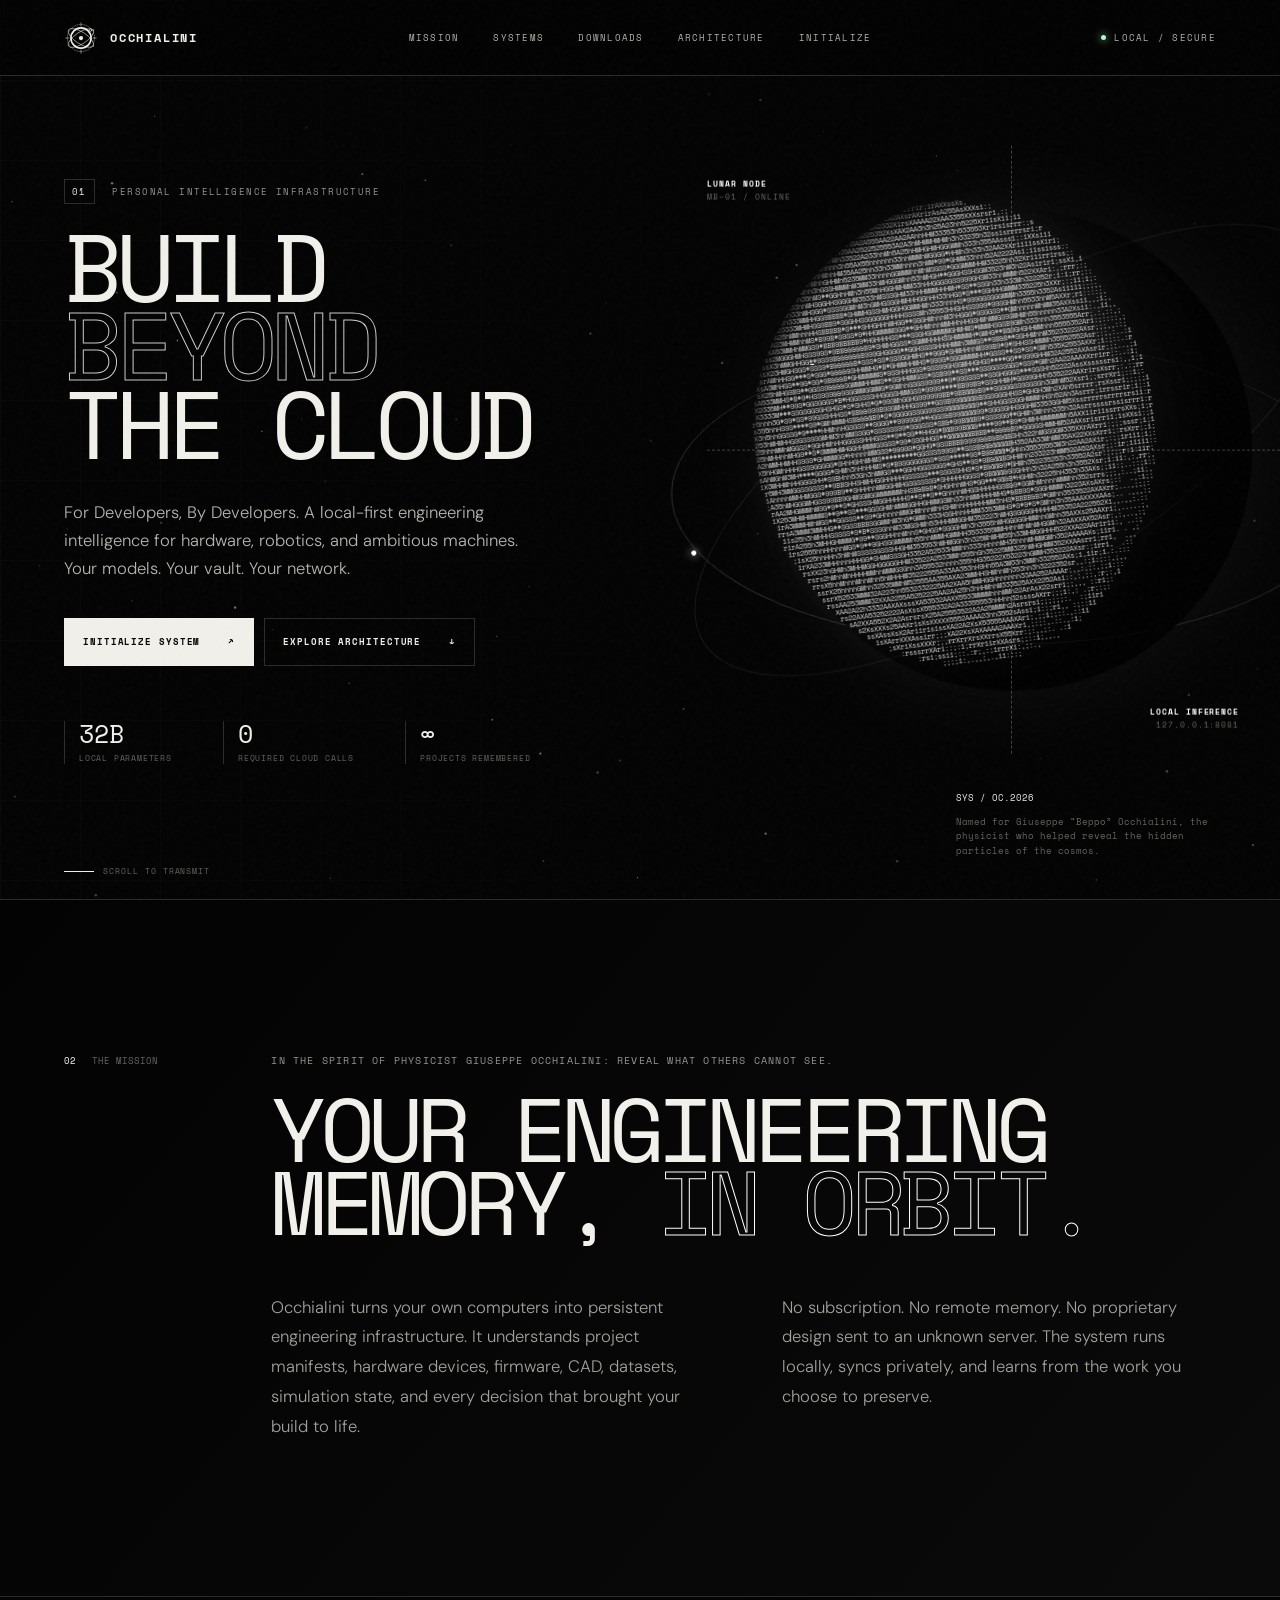
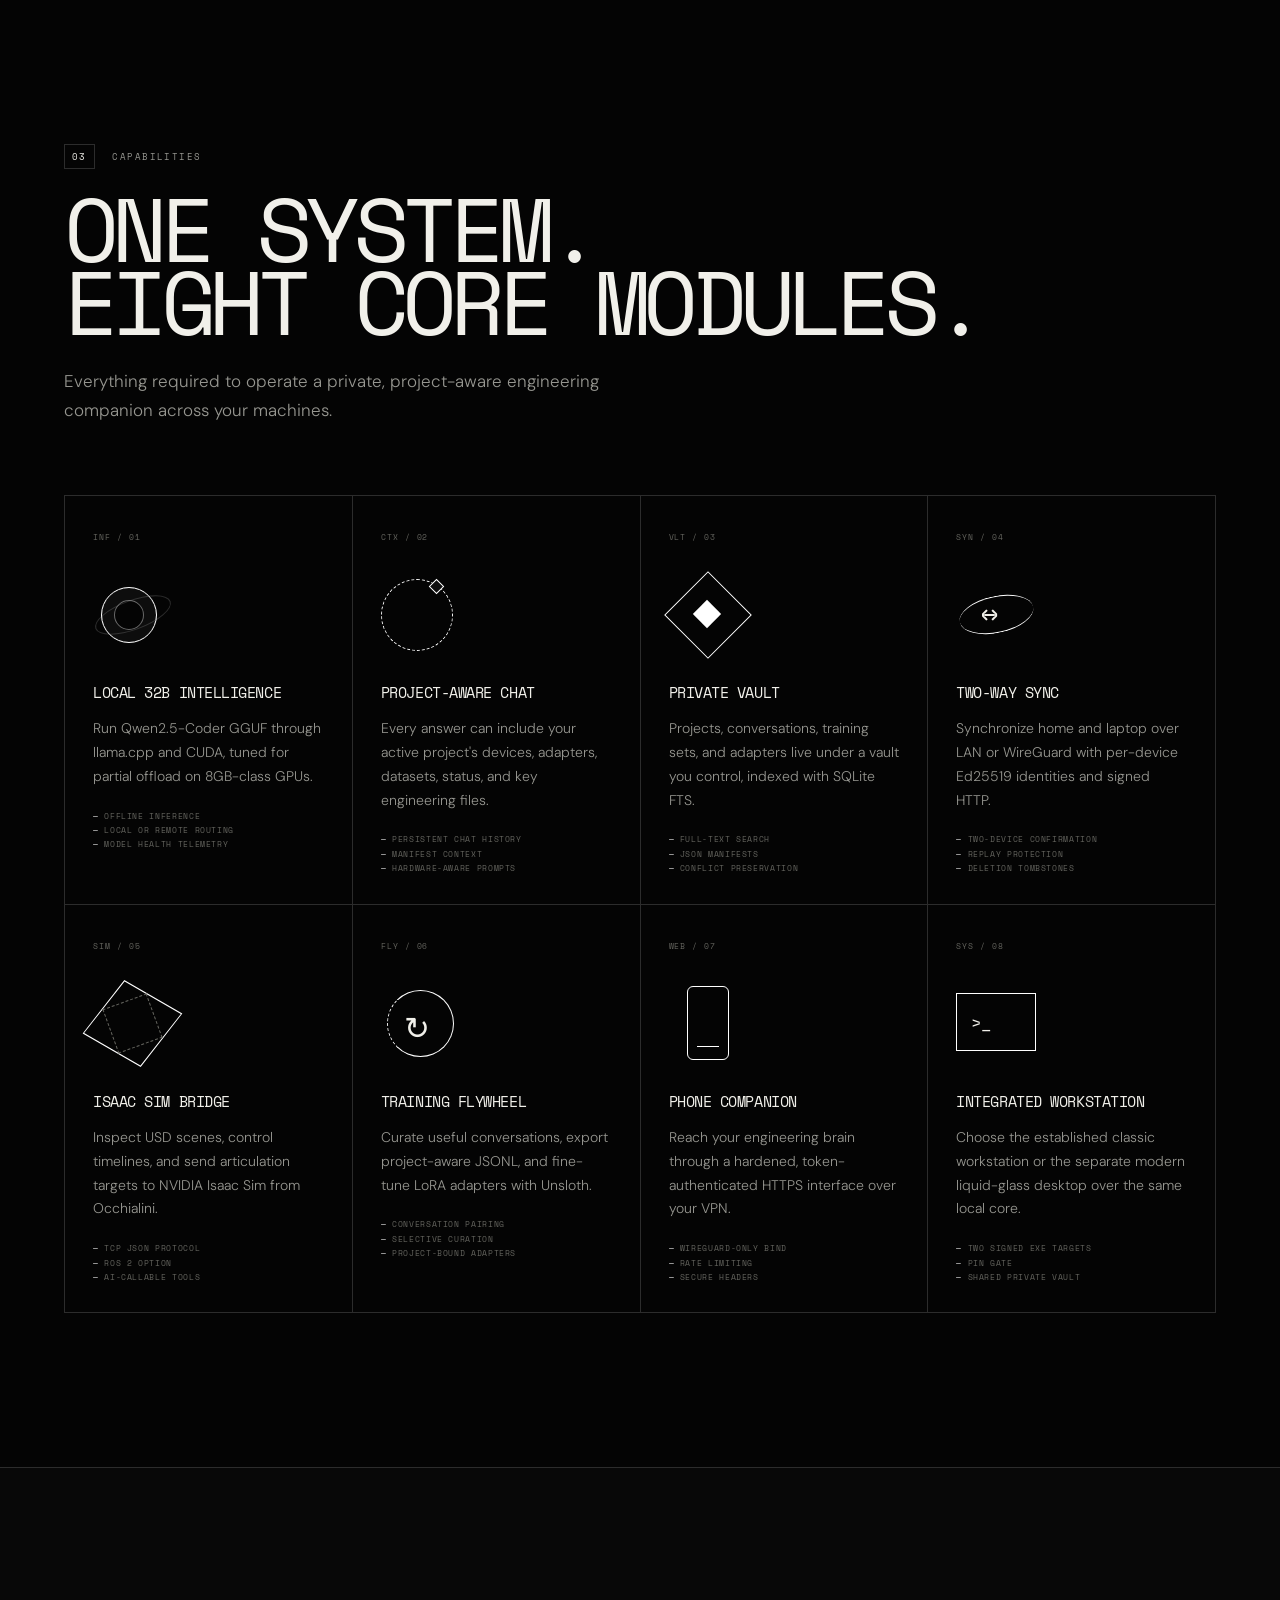
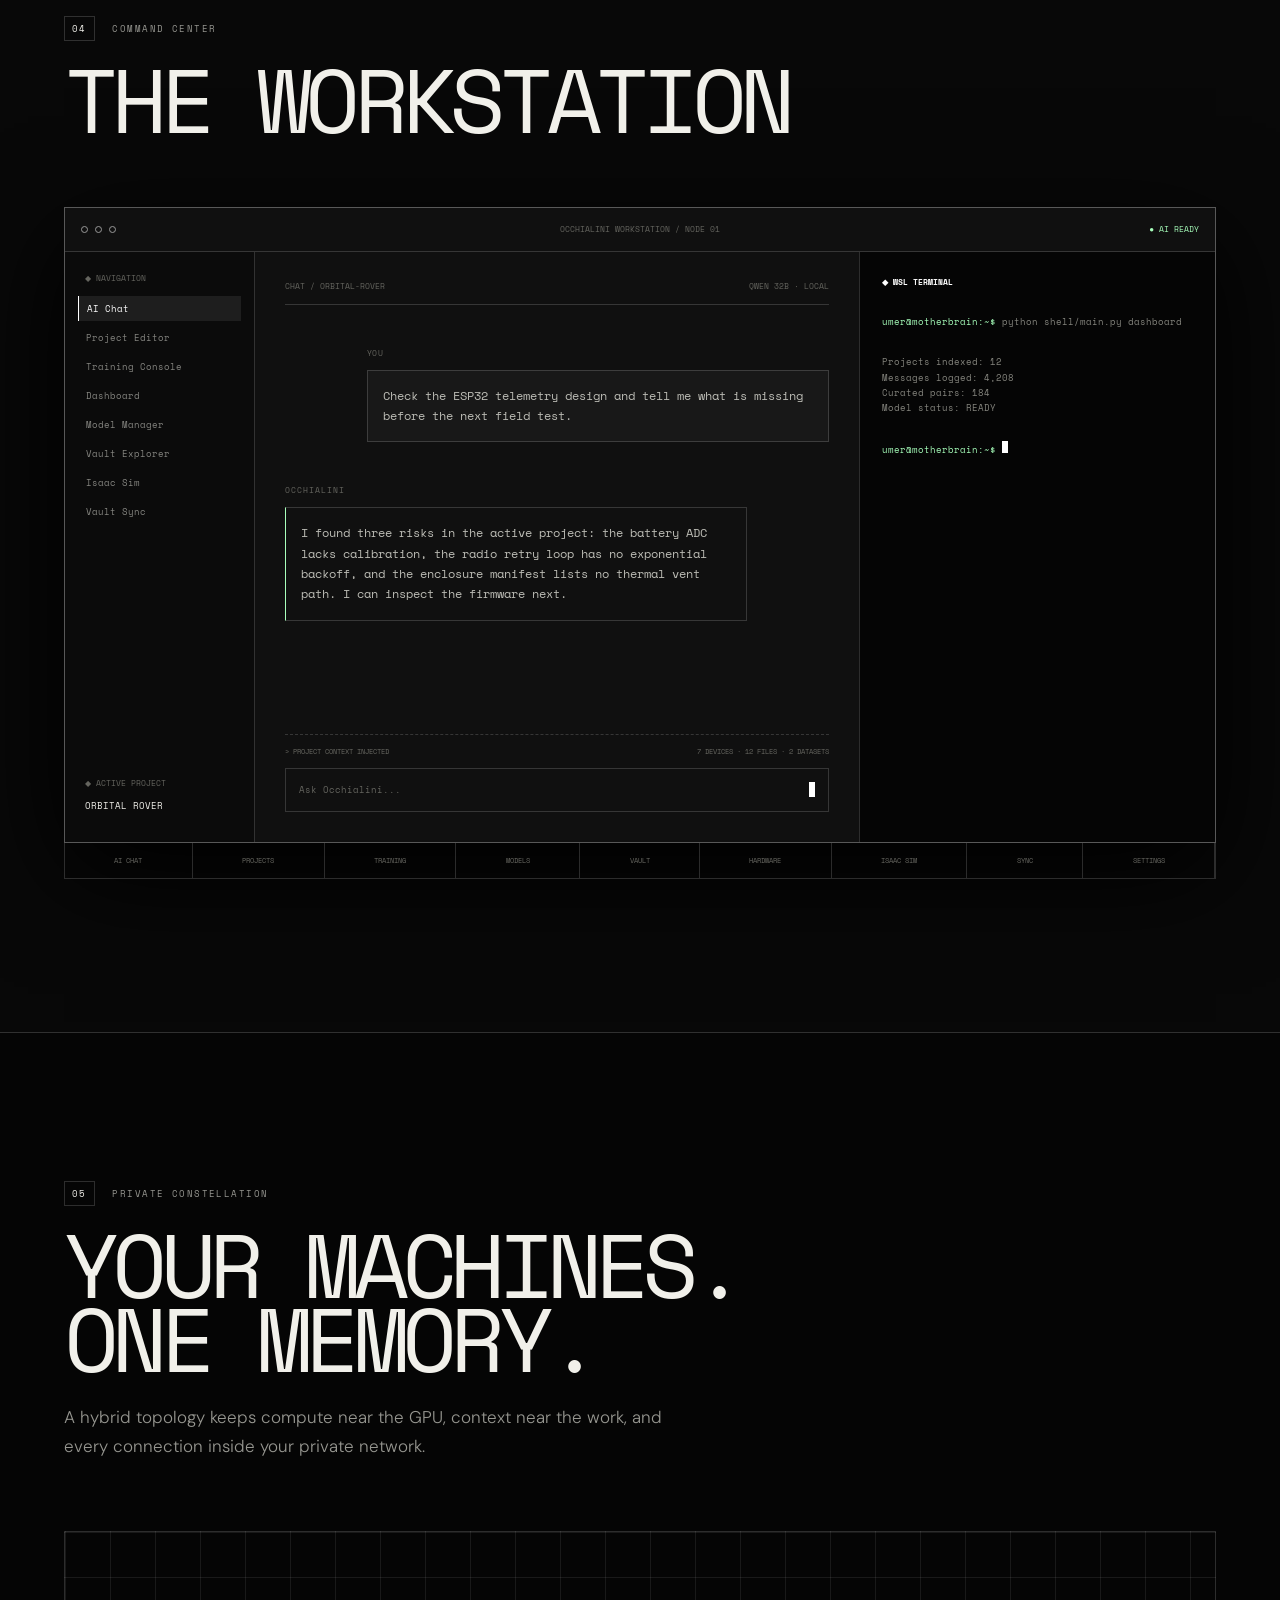
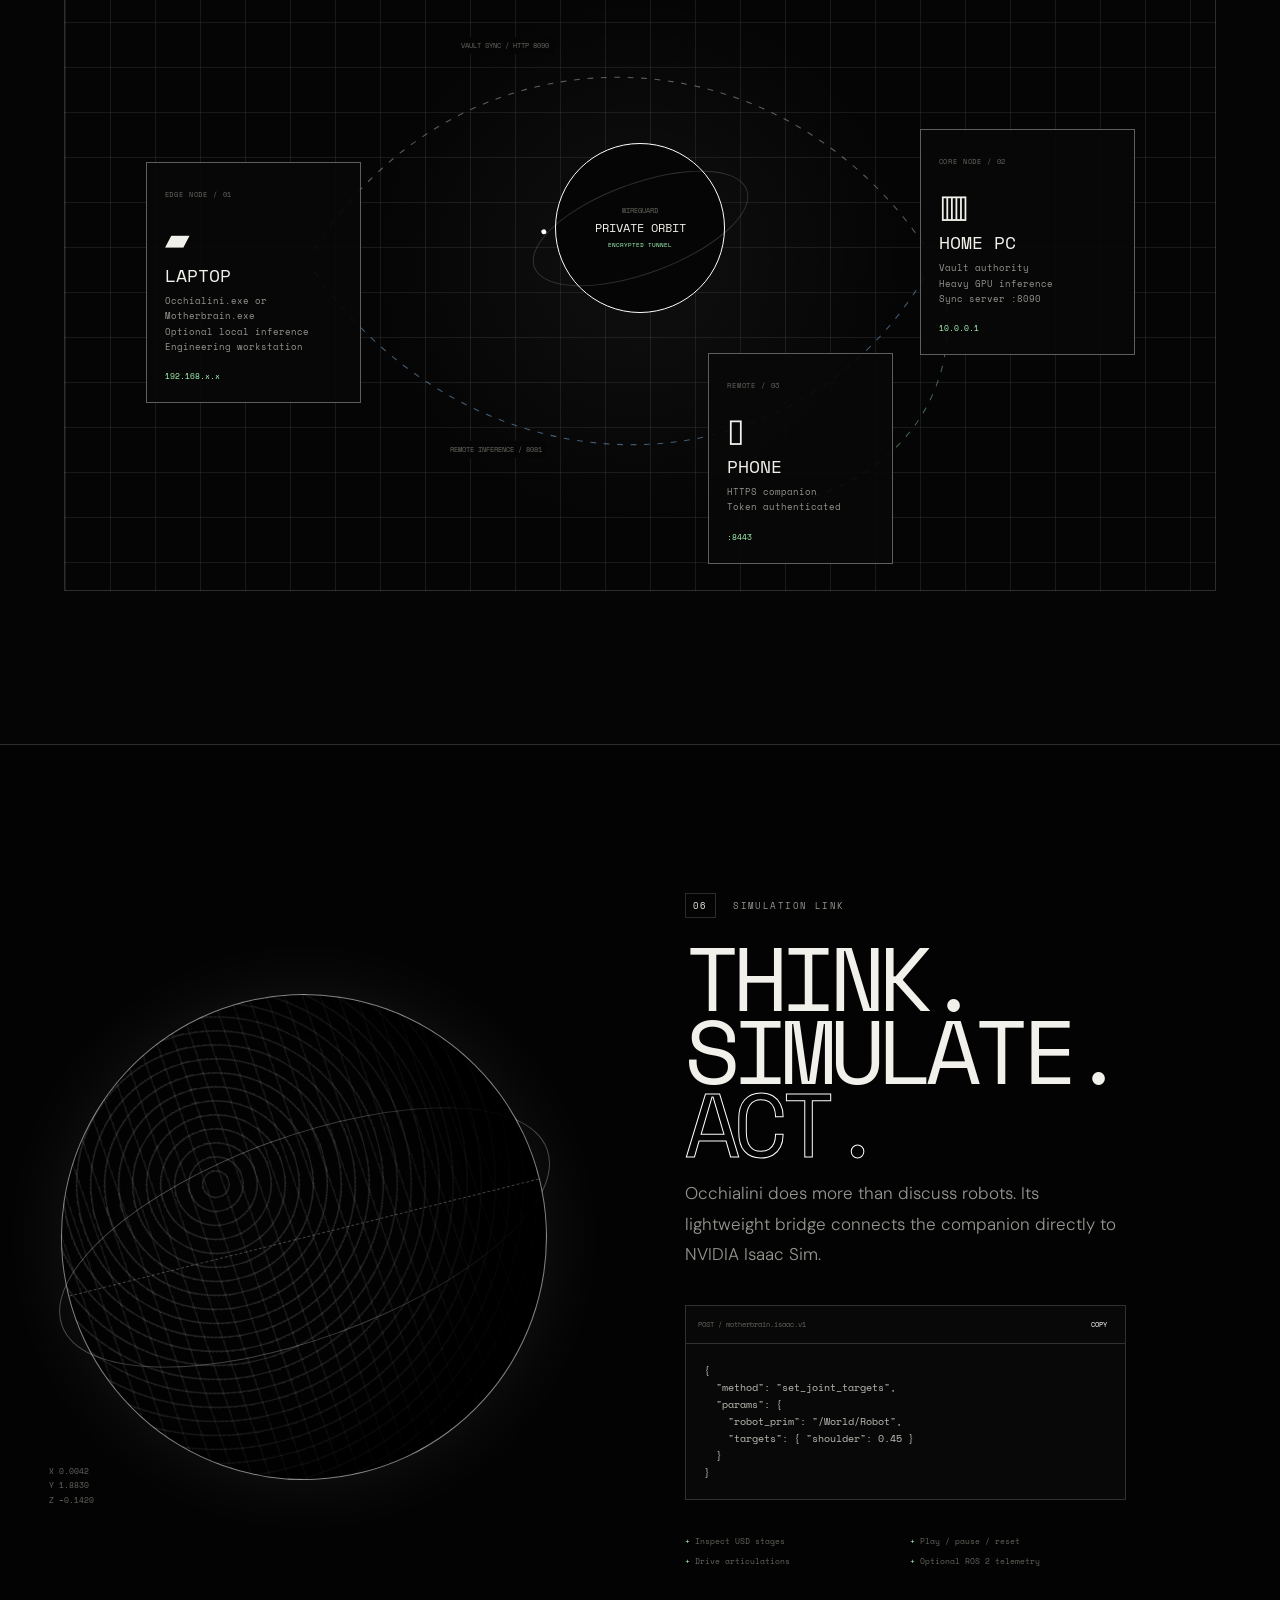
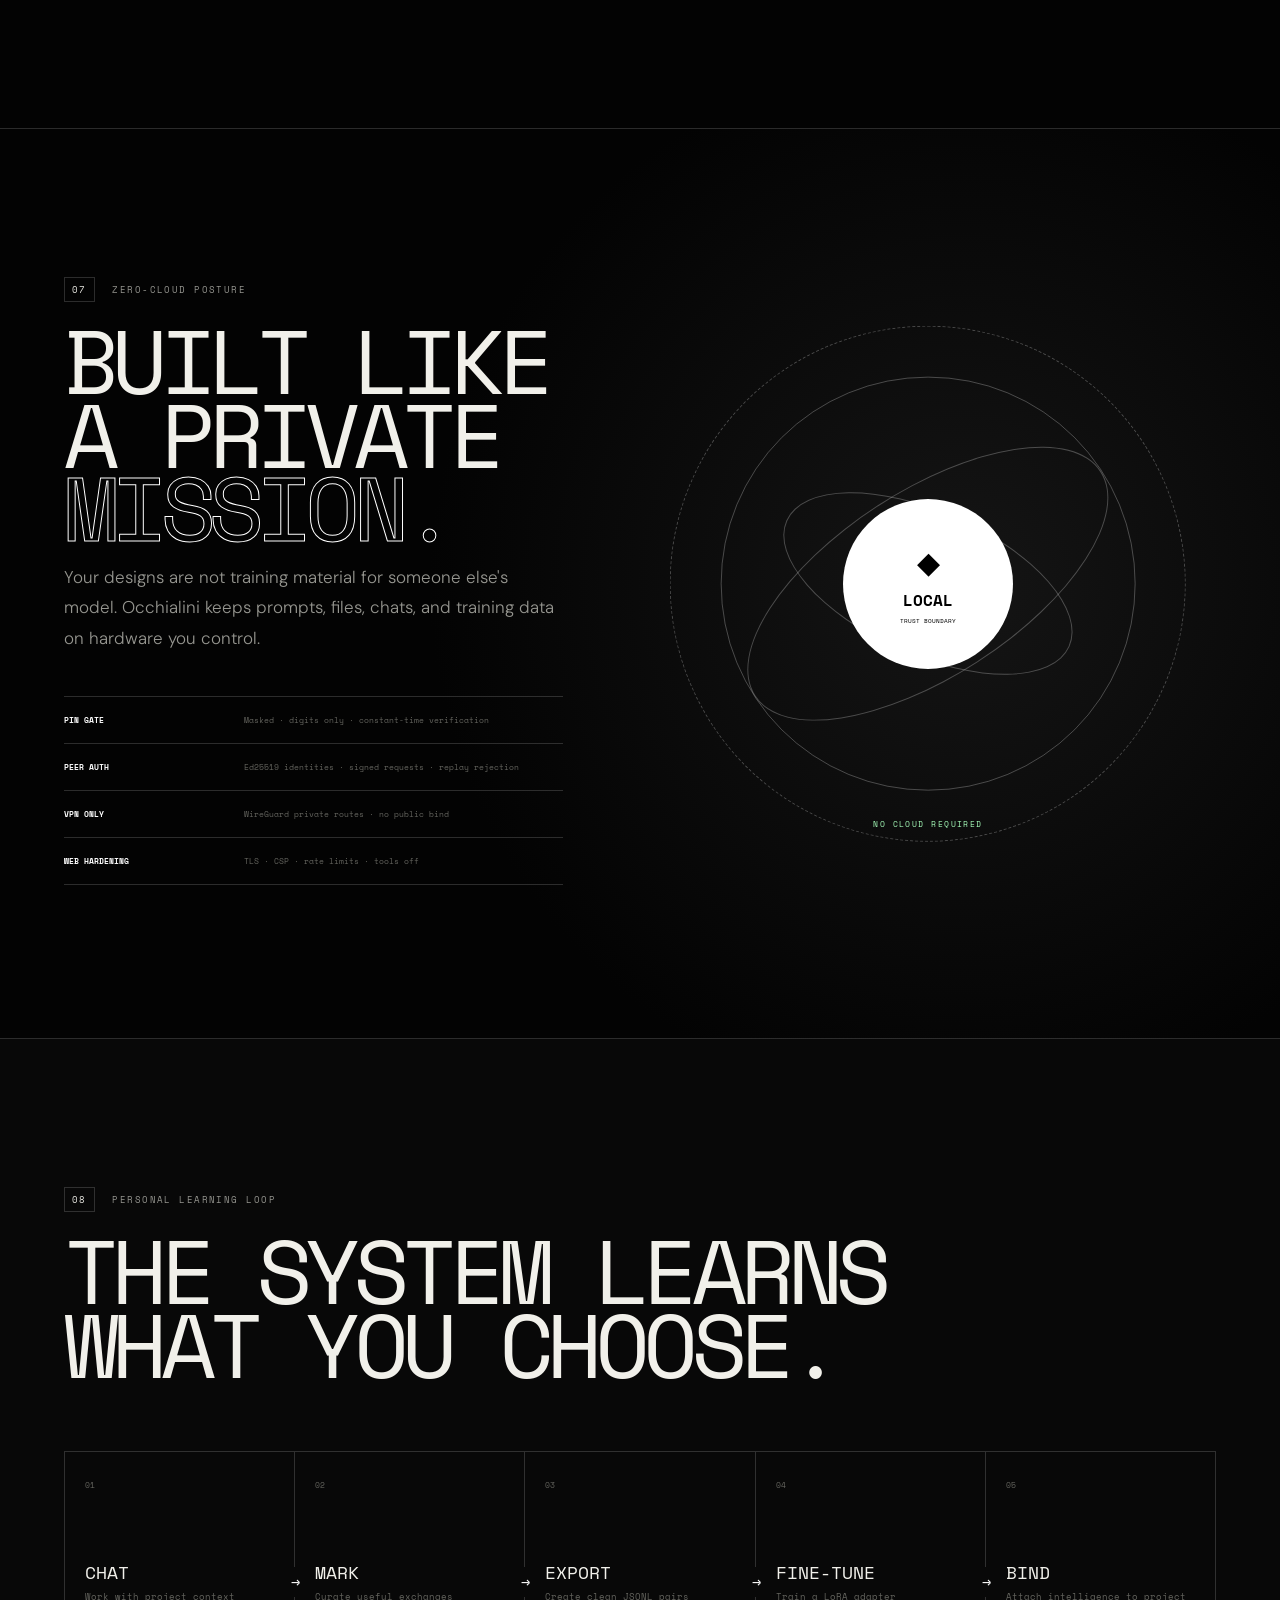
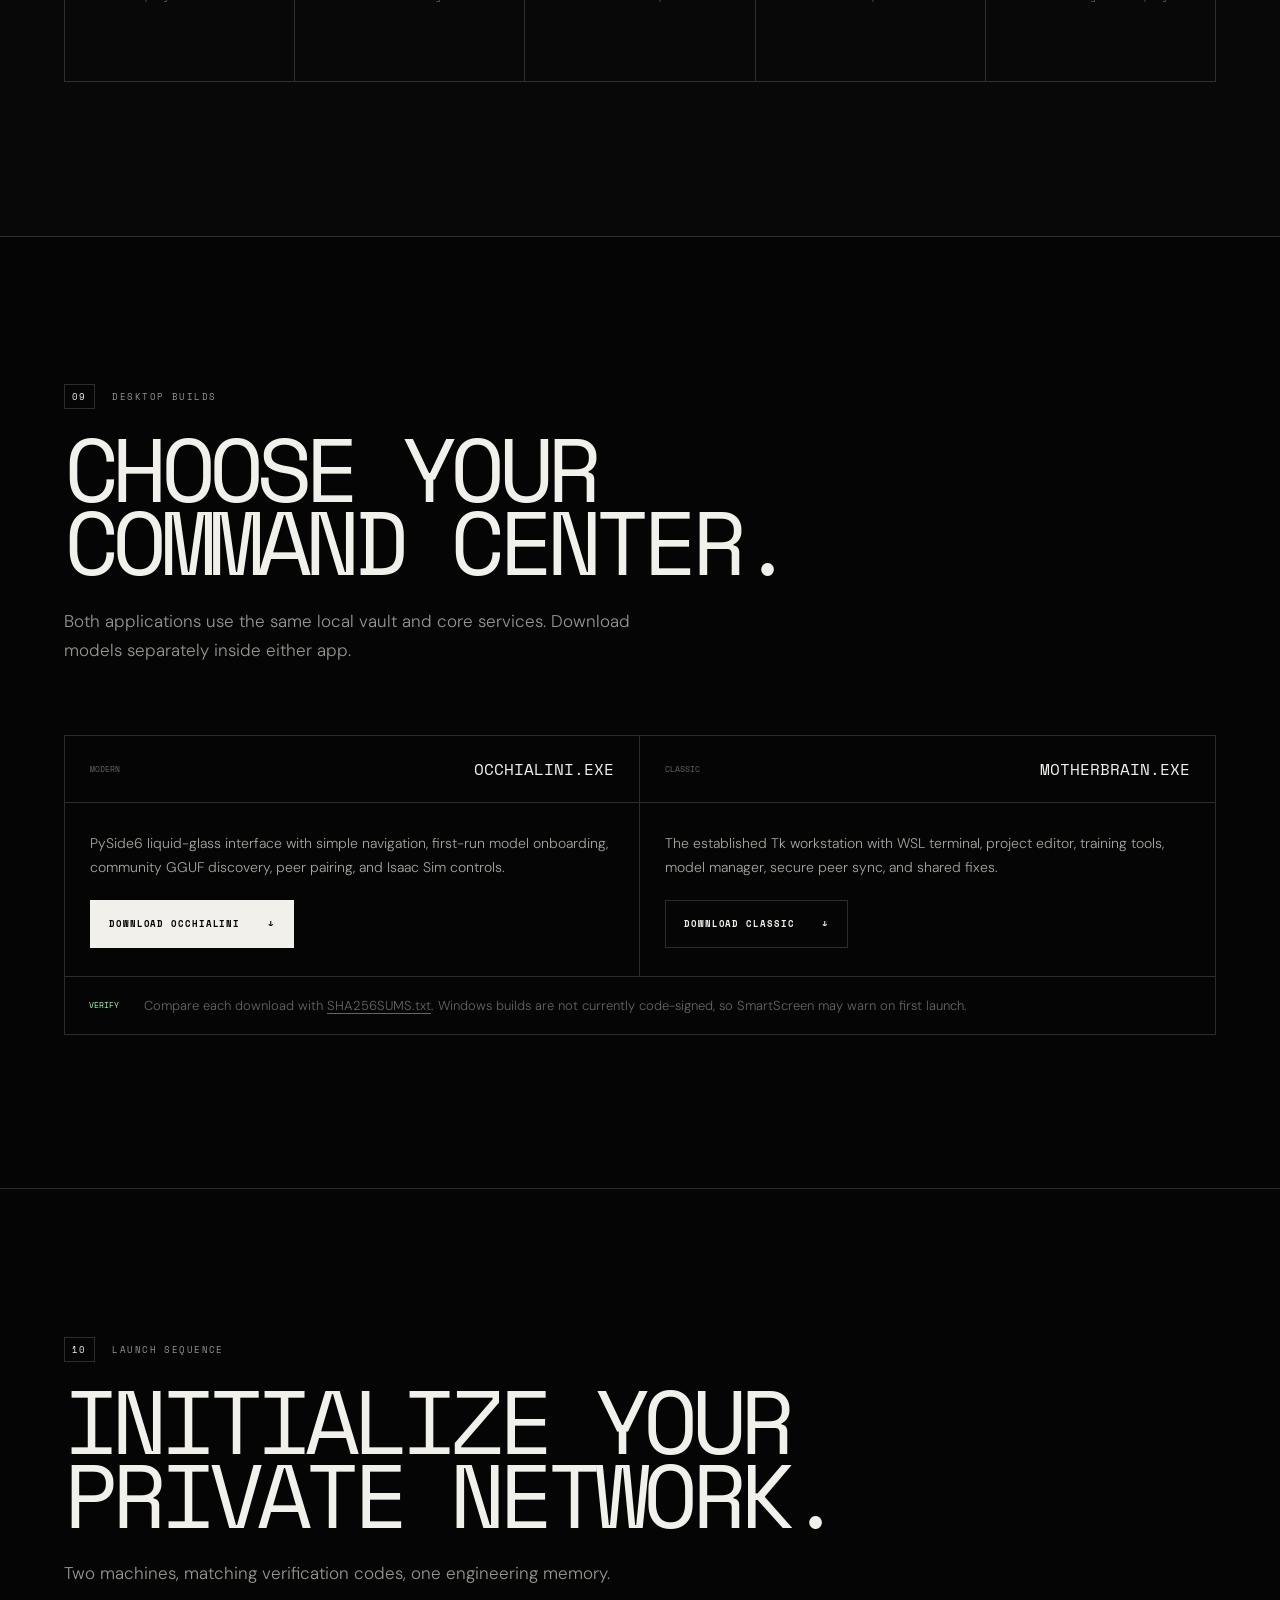
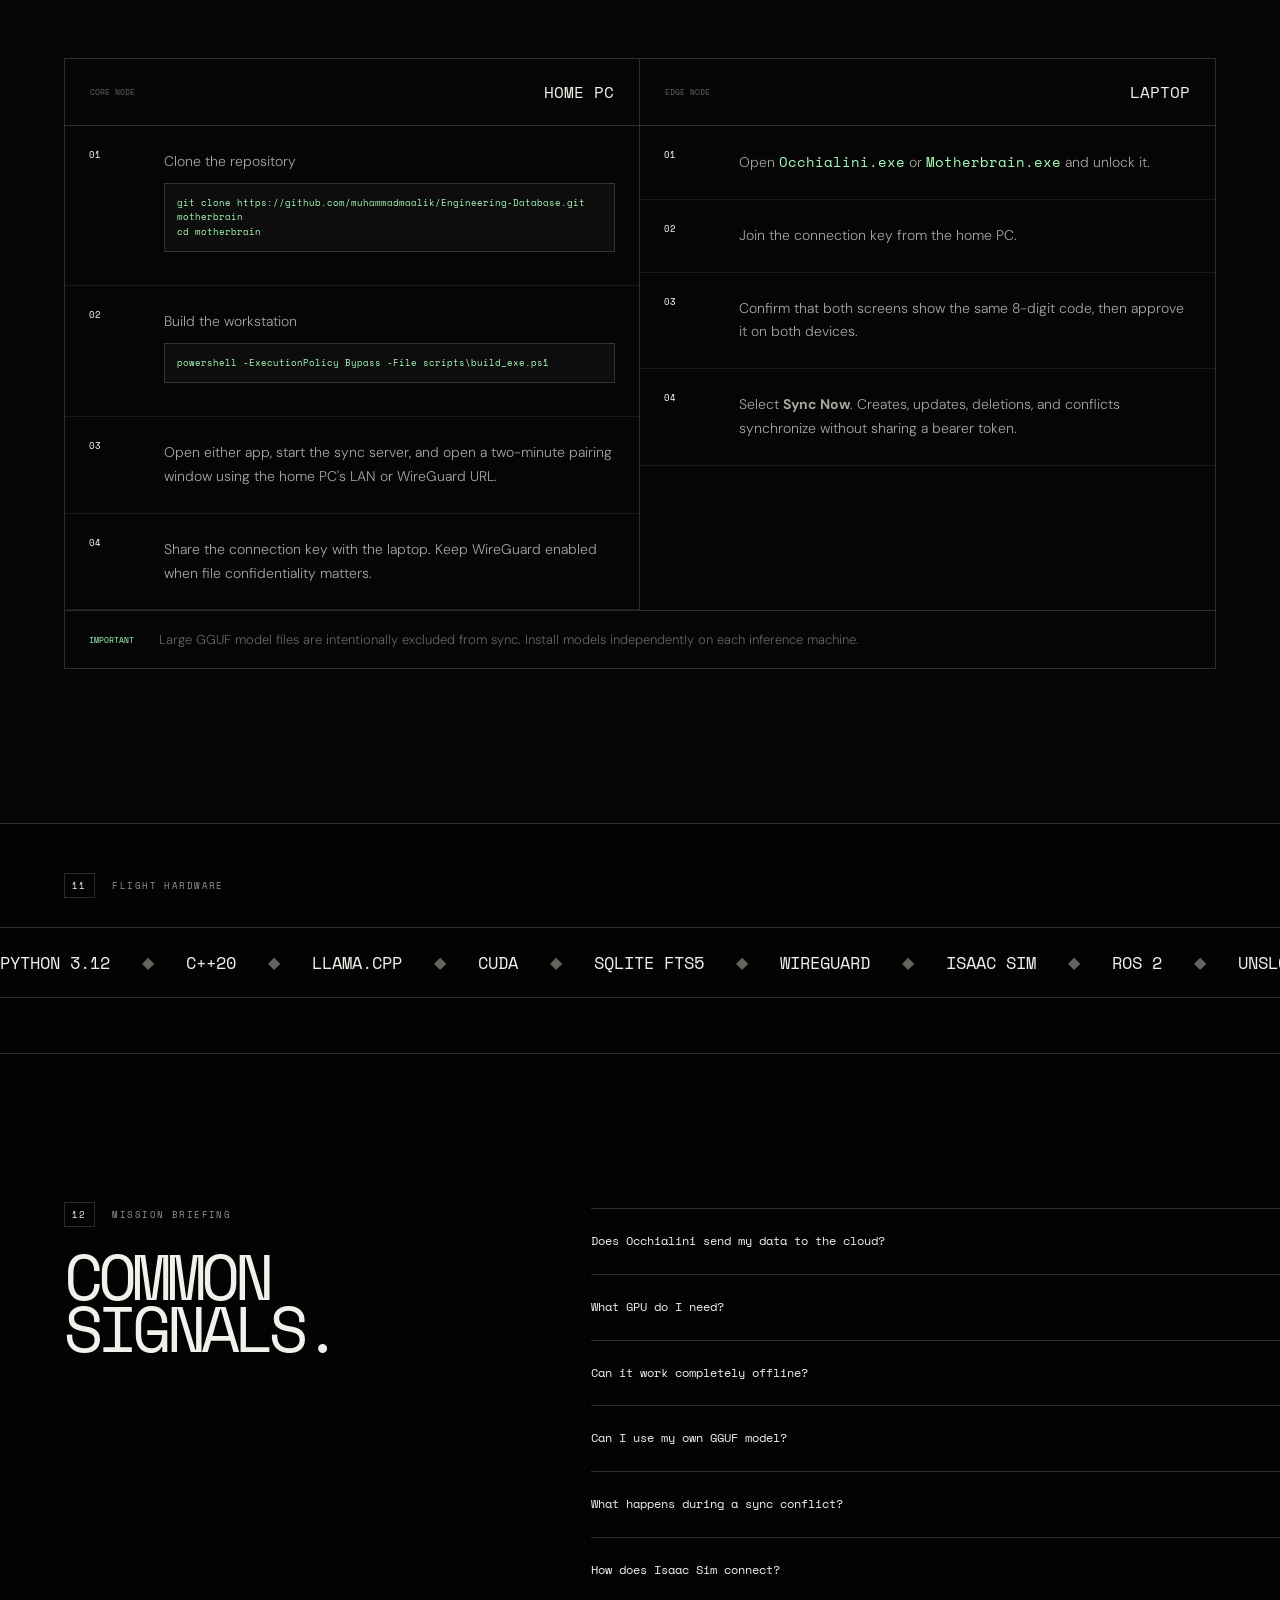
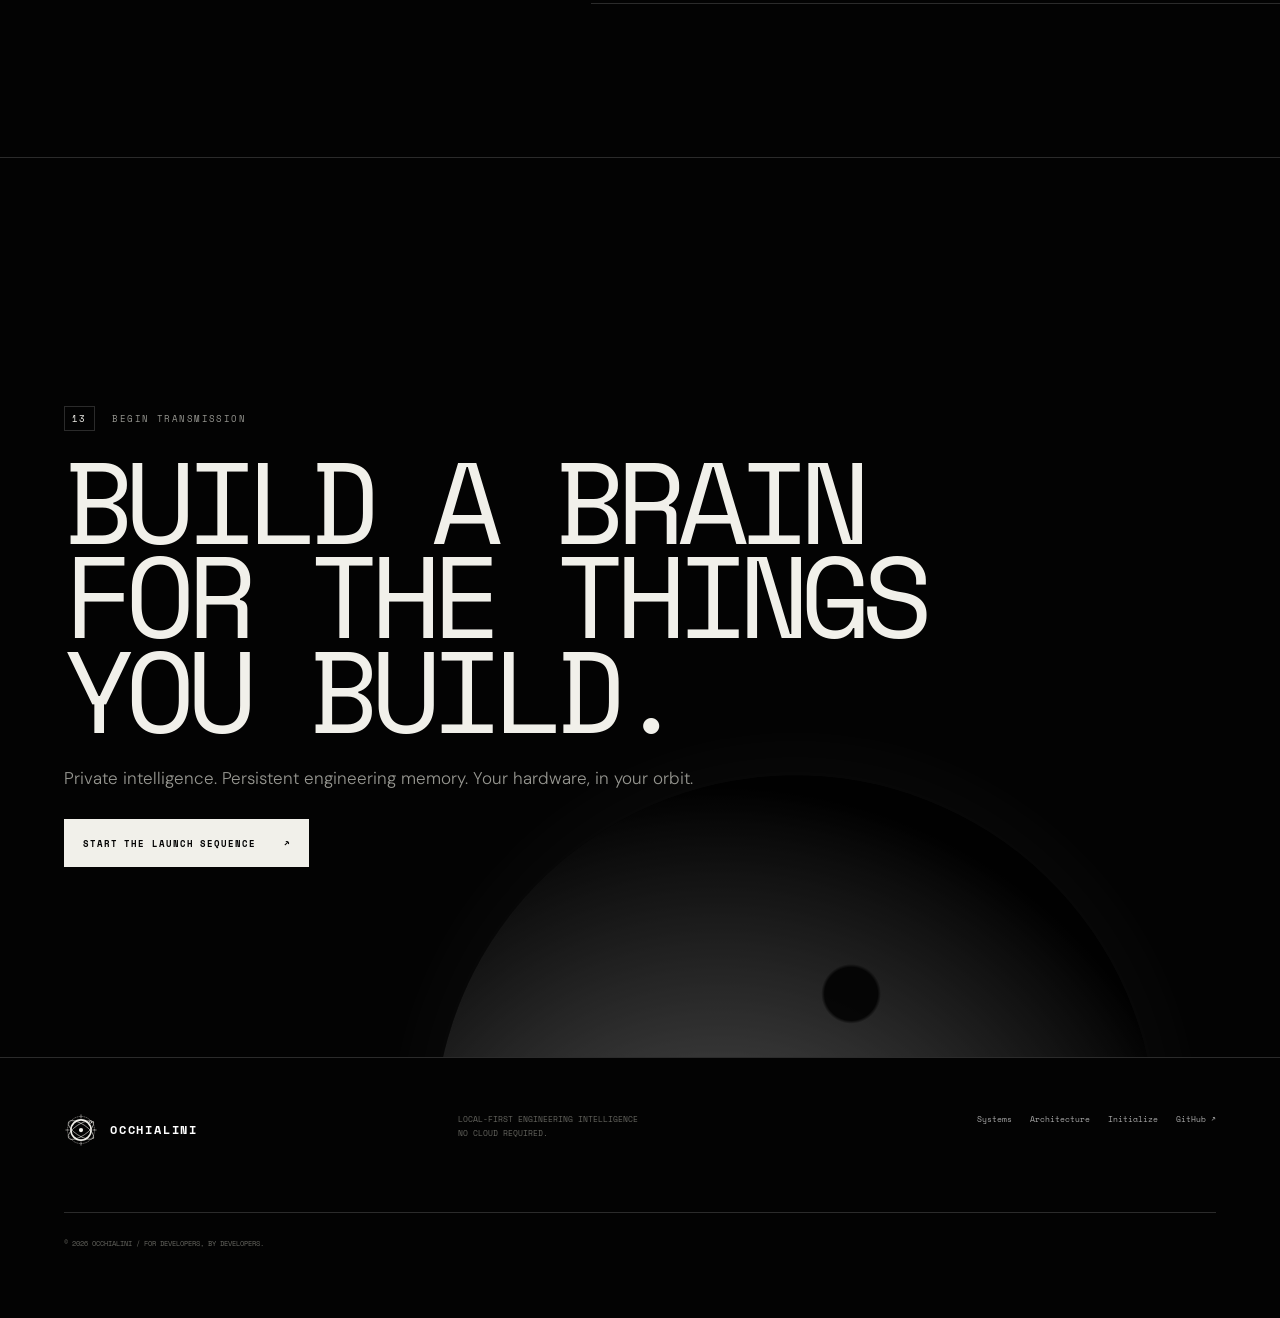
==== commit 3beddea0: "Add secure Occhialini desktop expansion. Provide separate classic and modern apps with verified mode" ====
--- a/website/index.html
+++ b/website/index.html
@@ -25,6 +25,7 @@
     <nav aria-label="Primary navigation">
       <a href="#mission">Mission</a>
       <a href="#systems">Systems</a>
+      <a href="#downloads">Downloads</a>
       <a href="#architecture">Architecture</a>
       <a href="#docs">Initialize</a>
     </nav>
@@ -42,7 +43,7 @@
           <span>BEYOND</span>
           <span>THE CLOUD</span>
         </h1>
-        <p class="hero-lede">A local-first engineering intelligence for hardware, robotics, and ambitious machines. Your models. Your vault. Your network.</p>
+        <p class="hero-lede">For Developers, By Developers. A local-first engineering intelligence for hardware, robotics, and ambitious machines. Your models. Your vault. Your network.</p>
         <div class="hero-actions">
           <a class="button button-light" href="#docs">Initialize system <span>↗</span></a>
           <a class="button button-ghost" href="#architecture">Explore architecture <span>↓</span></a>
@@ -111,8 +112,8 @@
         <article class="capability-card reveal">
           <span class="card-code">SYN / 04</span><div class="line-icon icon-sync"></div>
           <h3>Two-Way Sync</h3>
-          <p>Synchronize home and laptop over WireGuard using hashes, modification times, and authenticated HTTP.</p>
-          <ul><li>SHA-256 inventory</li><li>Bearer tokens</li><li>No silent overwrites</li></ul>
+          <p>Synchronize home and laptop over LAN or WireGuard with per-device Ed25519 identities and signed HTTP.</p>
+          <ul><li>Two-device confirmation</li><li>Replay protection</li><li>Deletion tombstones</li></ul>
         </article>
         <article class="capability-card reveal">
           <span class="card-code">SIM / 05</span><div class="line-icon icon-sim"></div>
@@ -135,8 +136,8 @@
         <article class="capability-card reveal">
           <span class="card-code">SYS / 08</span><div class="line-icon icon-terminal"></div>
           <h3>Integrated Workstation</h3>
-          <p>A sharp Windows desktop app with model management, WSL terminal, projects, datasets, hardware, and sync.</p>
-          <ul><li>Single-file EXE</li><li>PIN gate</li><li>Interactive WSL</li></ul>
+          <p>Choose the established classic workstation or the separate modern liquid-glass desktop over the same local core.</p>
+          <ul><li>Two signed EXE targets</li><li>PIN gate</li><li>Shared private vault</li></ul>
         </article>
       </div>
     </section>
@@ -190,7 +191,7 @@
           <path class="path path-b" d="M260,310 C430,520 760,520 900,310"/>
           <path class="path path-c" d="M920,340 C930,430 860,500 760,520"/>
         </svg>
-        <article class="node node-laptop"><span>EDGE NODE / 01</span><div class="node-icon">▰</div><h3>LAPTOP</h3><p>Motherbrain.exe<br>Local 32B inference<br>Engineering workstation</p><b>192.168.x.x</b></article>
+        <article class="node node-laptop"><span>EDGE NODE / 01</span><div class="node-icon">▰</div><h3>LAPTOP</h3><p>Occhialini.exe or Motherbrain.exe<br>Optional local inference<br>Engineering workstation</p><b>192.168.x.x</b></article>
         <div class="network-core"><div class="core-ring"></div><span>WIREGUARD</span><b>PRIVATE ORBIT</b><small>ENCRYPTED TUNNEL</small></div>
         <article class="node node-home"><span>CORE NODE / 02</span><div class="node-icon">▥</div><h3>HOME PC</h3><p>Vault authority<br>Heavy GPU inference<br>Sync server :8090</p><b>10.0.0.1</b></article>
         <article class="node node-phone"><span>REMOTE / 03</span><div class="node-icon">▯</div><h3>PHONE</h3><p>HTTPS companion<br>Token authenticated</p><b>:8443</b></article>
@@ -230,7 +231,7 @@
         <p>Your designs are not training material for someone else's model. Occhialini keeps prompts, files, chats, and training data on hardware you control.</p>
         <div class="security-facts">
           <div><b>PIN GATE</b><span>Masked · digits only · constant-time verification</span></div>
-          <div><b>VAULT AUTH</b><span>Generated bearer token · protected fields</span></div>
+          <div><b>PEER AUTH</b><span>Ed25519 identities · signed requests · replay rejection</span></div>
           <div><b>VPN ONLY</b><span>WireGuard private routes · no public bind</span></div>
           <div><b>WEB HARDENING</b><span>TLS · CSP · rate limits · tools off</span></div>
         </div>
@@ -256,11 +257,32 @@
       </ol>
     </section>
 
+    <section class="docs section-pad" id="downloads">
+      <div class="section-heading reveal">
+        <p class="eyebrow"><span>09</span> Desktop builds</p>
+        <h2>CHOOSE YOUR<br>COMMAND CENTER.</h2>
+        <p>Both applications use the same local vault and core services. Download models separately inside either app.</p>
+      </div>
+      <div class="setup-grid">
+        <article class="setup-panel reveal">
+          <header><span>MODERN</span><b>OCCHIALINI.EXE</b></header>
+          <p>PySide6 liquid-glass interface with simple navigation, first-run model onboarding, community GGUF discovery, peer pairing, and Isaac Sim controls.</p>
+          <a class="button button-light" href="https://github.com/muhammadmaalik/Engineering-Database/releases/latest/download/Occhialini.exe">Download Occhialini <span>↓</span></a>
+        </article>
+        <article class="setup-panel reveal">
+          <header><span>CLASSIC</span><b>MOTHERBRAIN.EXE</b></header>
+          <p>The established Tk workstation with WSL terminal, project editor, training tools, model manager, secure peer sync, and shared fixes.</p>
+          <a class="button button-ghost" href="https://github.com/muhammadmaalik/Engineering-Database/releases/latest/download/Motherbrain.exe">Download Classic <span>↓</span></a>
+        </article>
+      </div>
+      <div class="sync-note reveal"><span>VERIFY</span><p>Compare each download with <a href="https://github.com/muhammadmaalik/Engineering-Database/releases/latest/download/SHA256SUMS.txt">SHA256SUMS.txt</a>. Windows builds are not currently code-signed, so SmartScreen may warn on first launch.</p></div>
+    </section>
+
     <section class="docs section-pad" id="docs">
       <div class="section-heading reveal">
-        <p class="eyebrow"><span>09</span> Launch sequence</p>
+        <p class="eyebrow"><span>10</span> Launch sequence</p>
         <h2>INITIALIZE YOUR<br>PRIVATE NETWORK.</h2>
-        <p>Two machines, one token, one engineering memory.</p>
+        <p>Two machines, matching verification codes, one engineering memory.</p>
       </div>
       <div class="setup-grid">
         <article class="setup-panel reveal">
@@ -268,22 +290,22 @@
           <ol><li><b>01</b><div>Clone the repository<pre><code>git clone https://github.com/muhammadmaalik/Engineering-Database.git motherbrain
 cd motherbrain</code></pre></div></li>
             <li><b>02</b><div>Build the workstation<pre><code>powershell -ExecutionPolicy Bypass -File scripts\build_exe.ps1</code></pre></div></li>
-            <li><b>03</b><div>Open <code>dist\Motherbrain.exe</code>, choose <strong>Vault Sync</strong>, set role to <code>home</code>, save, and start the sync server.</div></li>
-            <li><b>04</b><div>Copy the generated sync token and note the home PC's WireGuard or LAN IP.</div></li></ol>
+            <li><b>03</b><div>Open either app, start the sync server, and open a two-minute pairing window using the home PC's LAN or WireGuard URL.</div></li>
+            <li><b>04</b><div>Share the connection key with the laptop. Keep WireGuard enabled when file confidentiality matters.</div></li></ol>
         </article>
         <article class="setup-panel reveal">
           <header><span>EDGE NODE</span><b>LAPTOP</b></header>
-          <ol><li><b>01</b><div>Open the latest <code>dist\Motherbrain.exe</code> and unlock the workstation.</div></li>
-            <li><b>02</b><div>In <strong>Vault Sync</strong>, set role to <code>laptop</code> and use:<pre><code>http://&lt;HOME_IP&gt;:8090</code></pre></div></li>
-            <li><b>03</b><div>Enter the same sync token, save, then run <strong>Test</strong>.</div></li>
-            <li><b>04</b><div>Select <strong>Sync Now</strong>. Projects, chats, datasets, adapters, and exports enter orbit.</div></li></ol>
+          <ol><li><b>01</b><div>Open <code>Occhialini.exe</code> or <code>Motherbrain.exe</code> and unlock it.</div></li>
+            <li><b>02</b><div>Join the connection key from the home PC.</div></li>
+            <li><b>03</b><div>Confirm that both screens show the same 8-digit code, then approve it on both devices.</div></li>
+            <li><b>04</b><div>Select <strong>Sync Now</strong>. Creates, updates, deletions, and conflicts synchronize without sharing a bearer token.</div></li></ol>
         </article>
       </div>
       <div class="sync-note reveal"><span>IMPORTANT</span><p>Large GGUF model files are intentionally excluded from sync. Install models independently on each inference machine.</p></div>
     </section>
 
     <section class="stack section-pad">
-      <p class="eyebrow reveal"><span>10</span> Flight hardware</p>
+      <p class="eyebrow reveal"><span>11</span> Flight hardware</p>
       <div class="stack-marquee" aria-label="Technology stack"><div>
         <span>PYTHON 3.12</span><i>◆</i><span>C++20</span><i>◆</i><span>LLAMA.CPP</span><i>◆</i><span>CUDA</span><i>◆</i><span>SQLITE FTS5</span><i>◆</i><span>WIREGUARD</span><i>◆</i><span>ISAAC SIM</span><i>◆</i><span>ROS 2</span><i>◆</i><span>UNSLOTH</span><i>◆</i>
       </div></div>
@@ -291,7 +313,7 @@
 
     <section class="faq section-pad">
       <div class="section-heading reveal">
-        <p class="eyebrow"><span>11</span> Mission briefing</p>
+        <p class="eyebrow"><span>12</span> Mission briefing</p>
         <h2>COMMON SIGNALS.</h2>
       </div>
       <div class="faq-list">
@@ -307,7 +329,7 @@
     <section class="final-cta">
       <div class="final-moon" aria-hidden="true"></div>
       <div class="reveal">
-        <p class="eyebrow"><span>12</span> Begin transmission</p>
+        <p class="eyebrow"><span>13</span> Begin transmission</p>
         <h2>BUILD A BRAIN<br>FOR THE THINGS<br>YOU BUILD.</h2>
         <p>Private intelligence. Persistent engineering memory. Your hardware, in your orbit.</p>
         <a class="button button-light" href="#docs">Start the launch sequence <span>↗</span></a>
@@ -319,7 +341,7 @@
     <a class="brand" href="#top"><img class="brand-mark" src="logo.svg" alt=""><span>OCCHIALINI</span></a>
     <p>LOCAL-FIRST ENGINEERING INTELLIGENCE<br>NO CLOUD REQUIRED.</p>
     <div><a href="#systems">Systems</a><a href="#architecture">Architecture</a><a href="#docs">Initialize</a><a href="https://github.com/muhammadmaalik/Engineering-Database">GitHub ↗</a></div>
-    <small>© 2026 OCCHIALINI / BUILT FOR EARTH AND BEYOND</small>
+    <small>© 2026 OCCHIALINI / FOR DEVELOPERS, BY DEVELOPERS.</small>
   </footer>
 
   <script src="script.js"></script>
--- a/website/styles.css
+++ b/website/styles.css
@@ -326,8 +326,11 @@
 .setup-panel li > b { font: 400 9px/1 var(--mono); color: white; }
 .setup-panel pre { background: #0d0d0d; border: 1px solid var(--line); padding: 12px; overflow-x: auto; color: var(--green); font-size: 9px; line-height: 1.6; white-space: pre-wrap; }
 .setup-panel code { color: var(--green); }
+.setup-panel > p { margin: 0; padding: 28px 25px 12px; color: #a6a69f; font-size: 14px; line-height: 1.75; }
+.setup-panel > .button { margin: 8px 25px 28px; }
 .sync-note { display: flex; align-items: center; gap: 25px; border: 1px solid var(--line); border-top: 0; padding: 20px 24px; }
 .sync-note span { color: var(--green); font: 400 8px/1 var(--mono); }.sync-note p { margin: 0; color: var(--dim); font-size: 13px; }
+.sync-note a { color: var(--paper); text-decoration: underline; text-underline-offset: 3px; }
 
 .stack { padding-top: 55px; padding-bottom: 55px; overflow: hidden; }
 .stack .eyebrow { margin-bottom: 35px; }
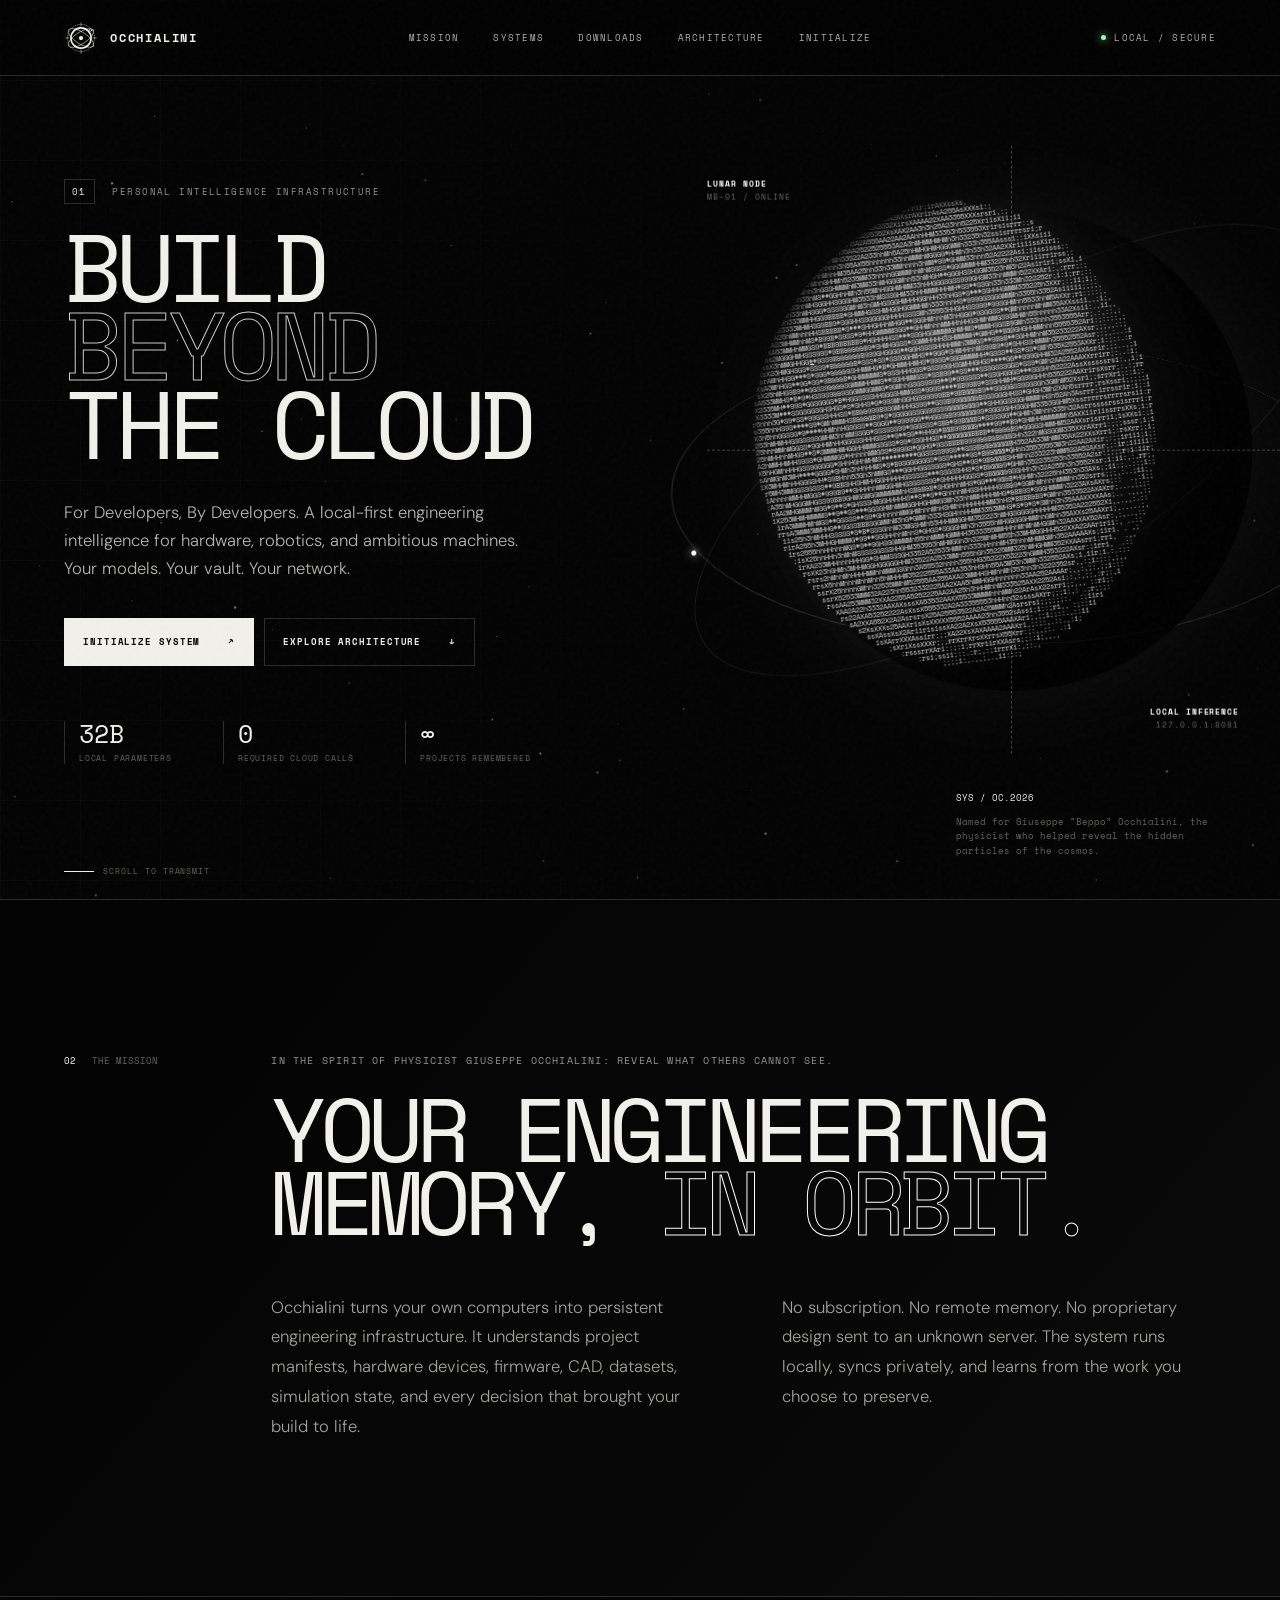
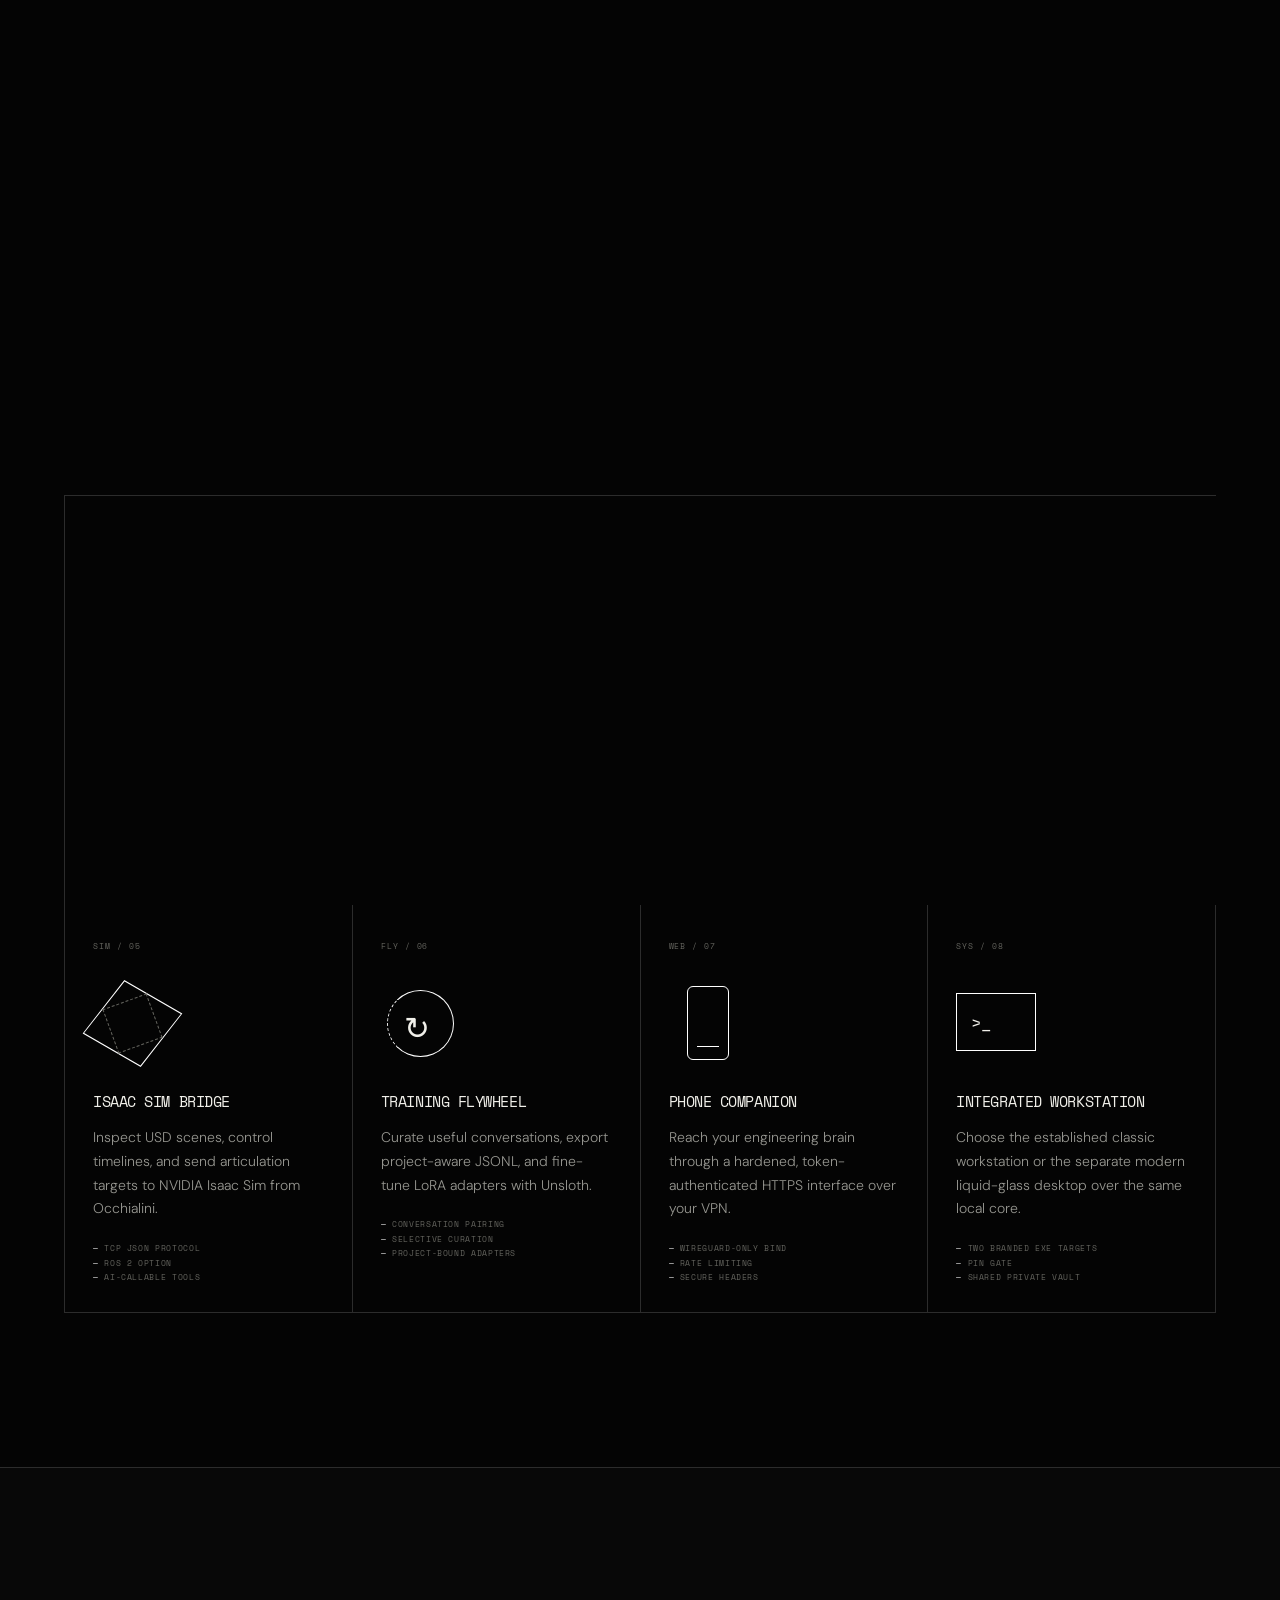
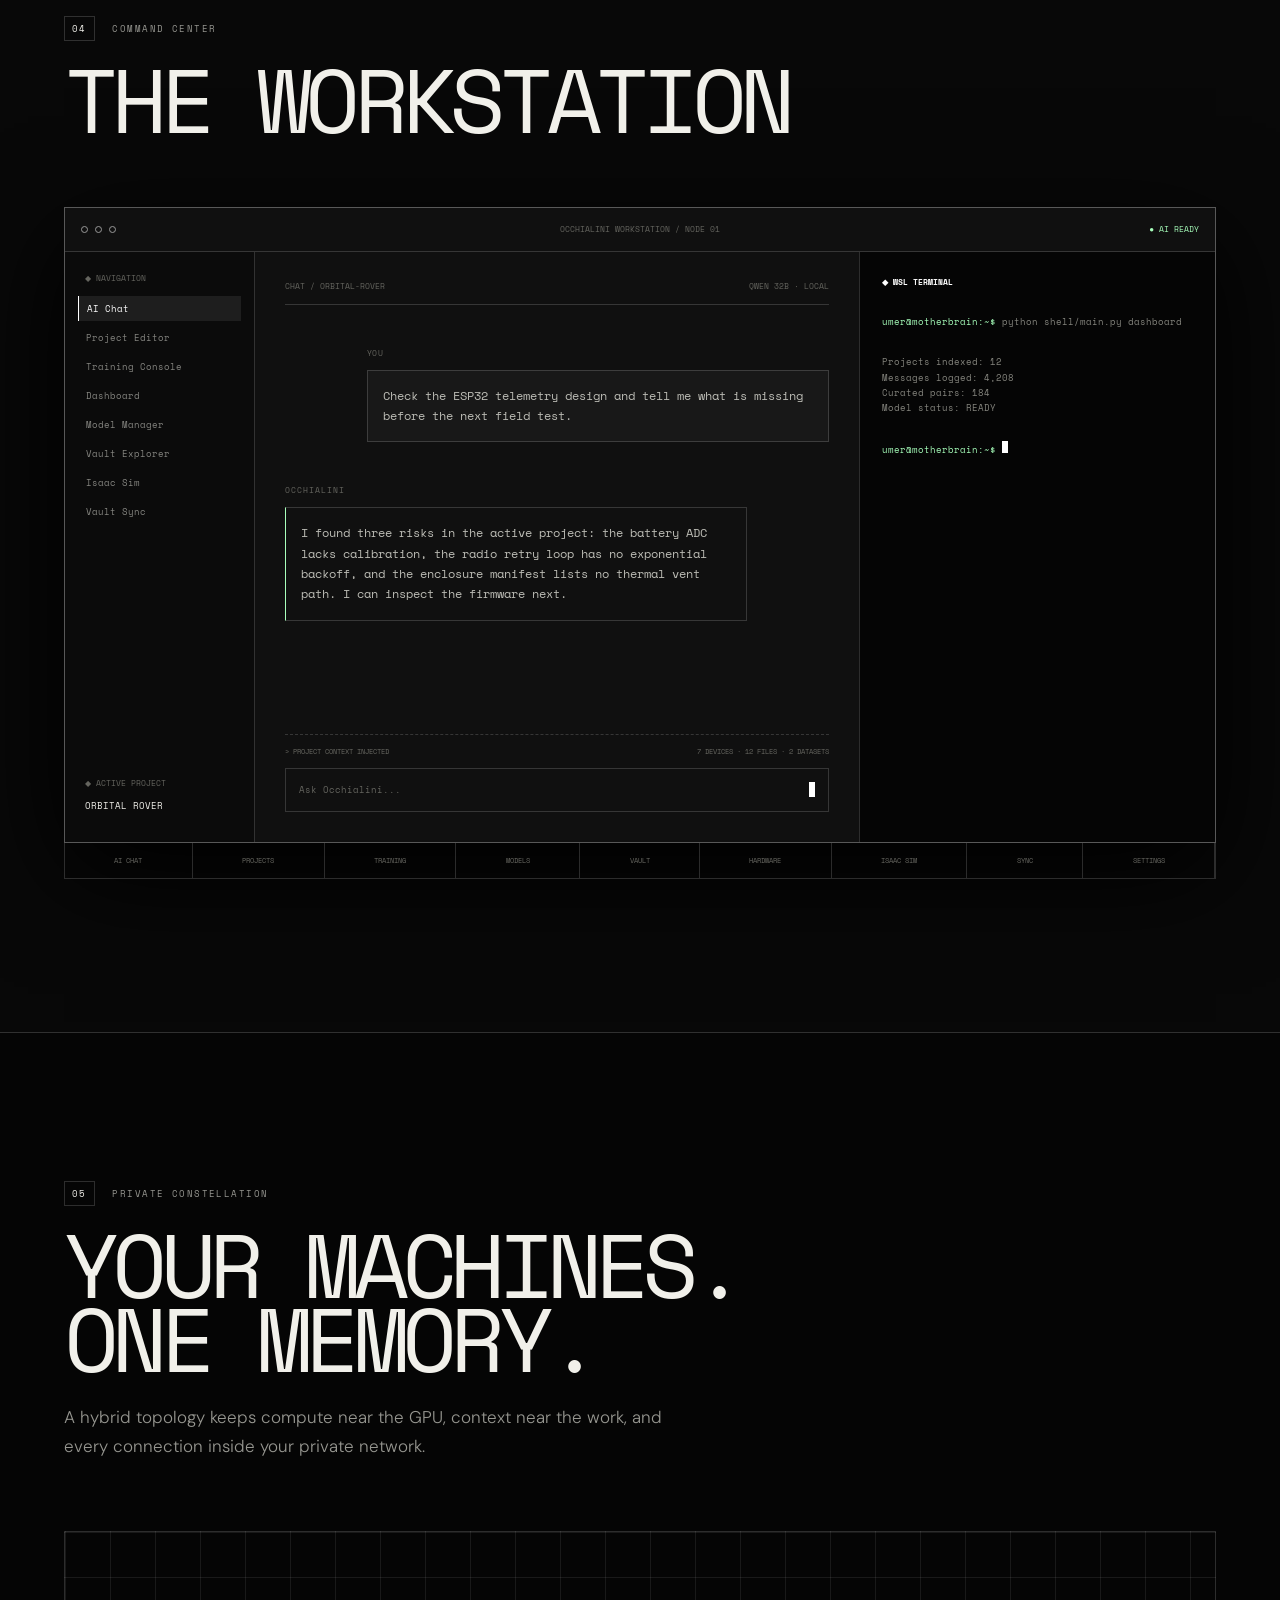
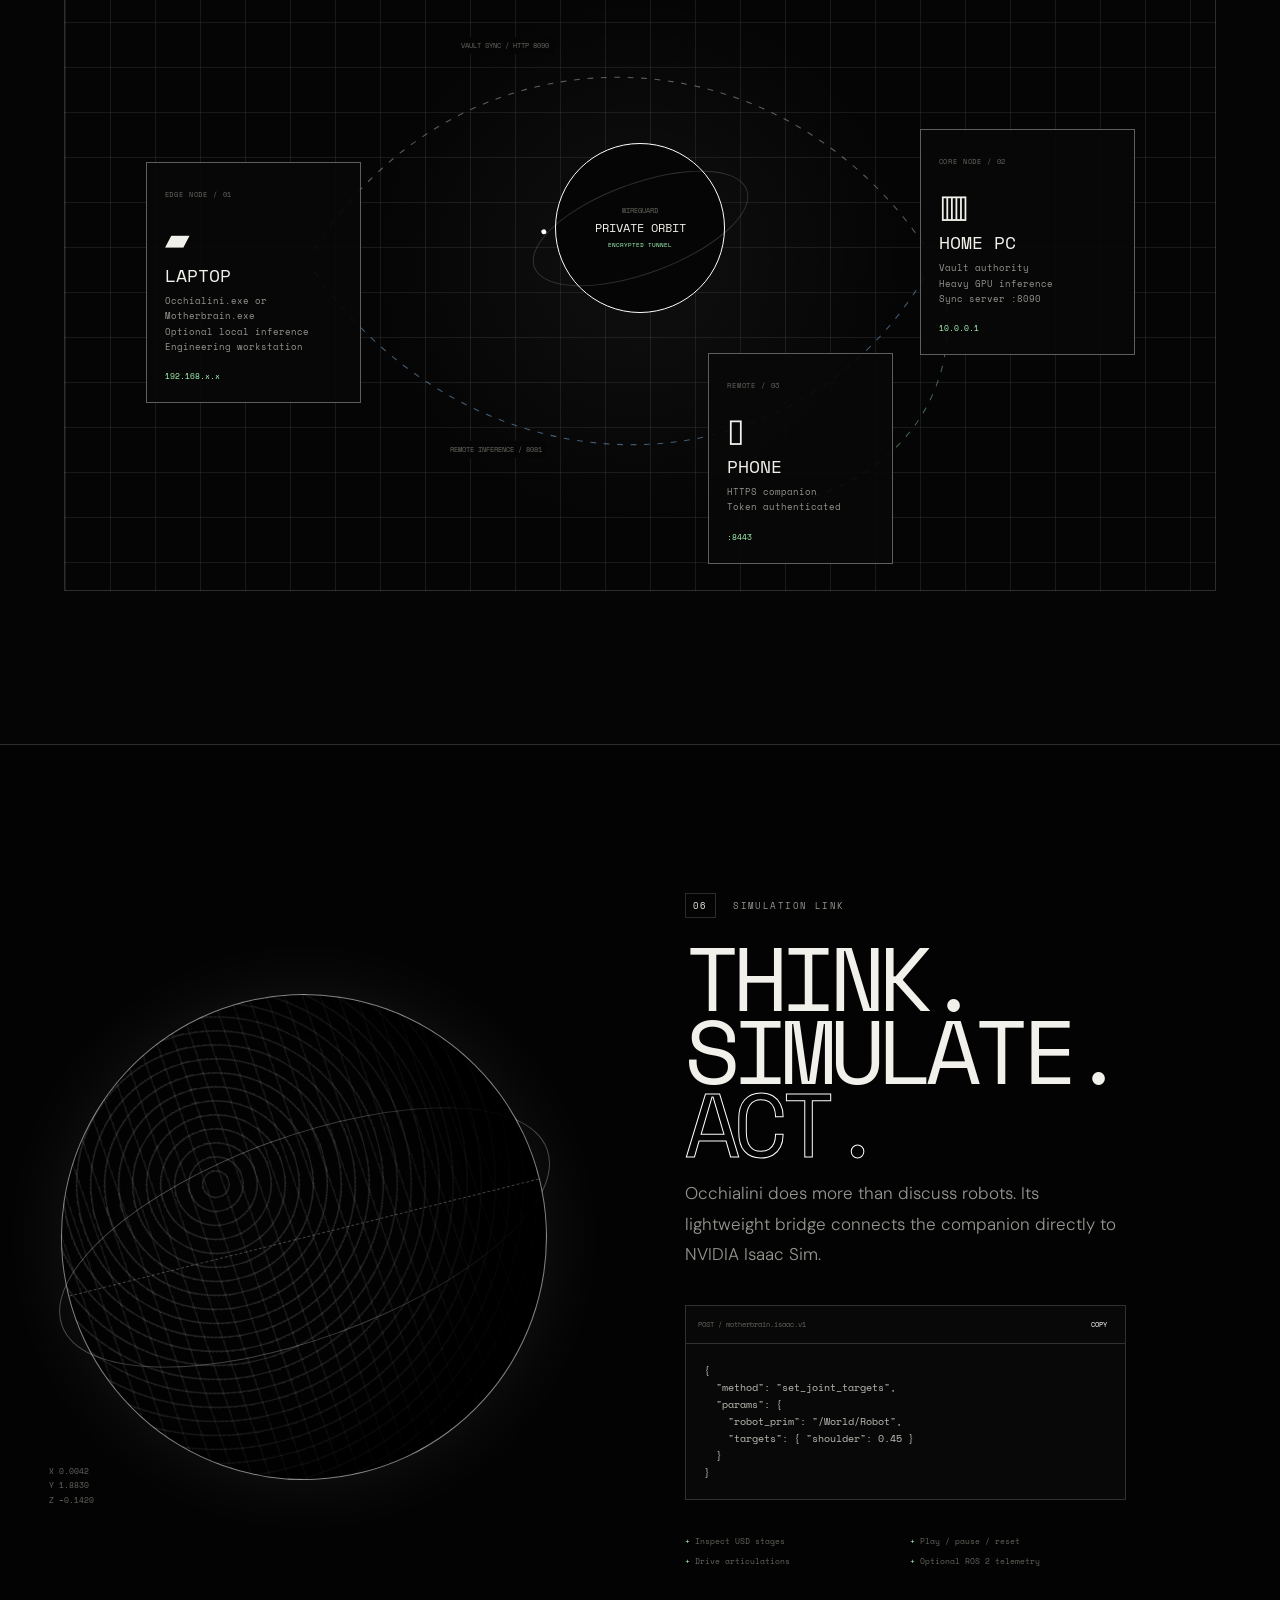
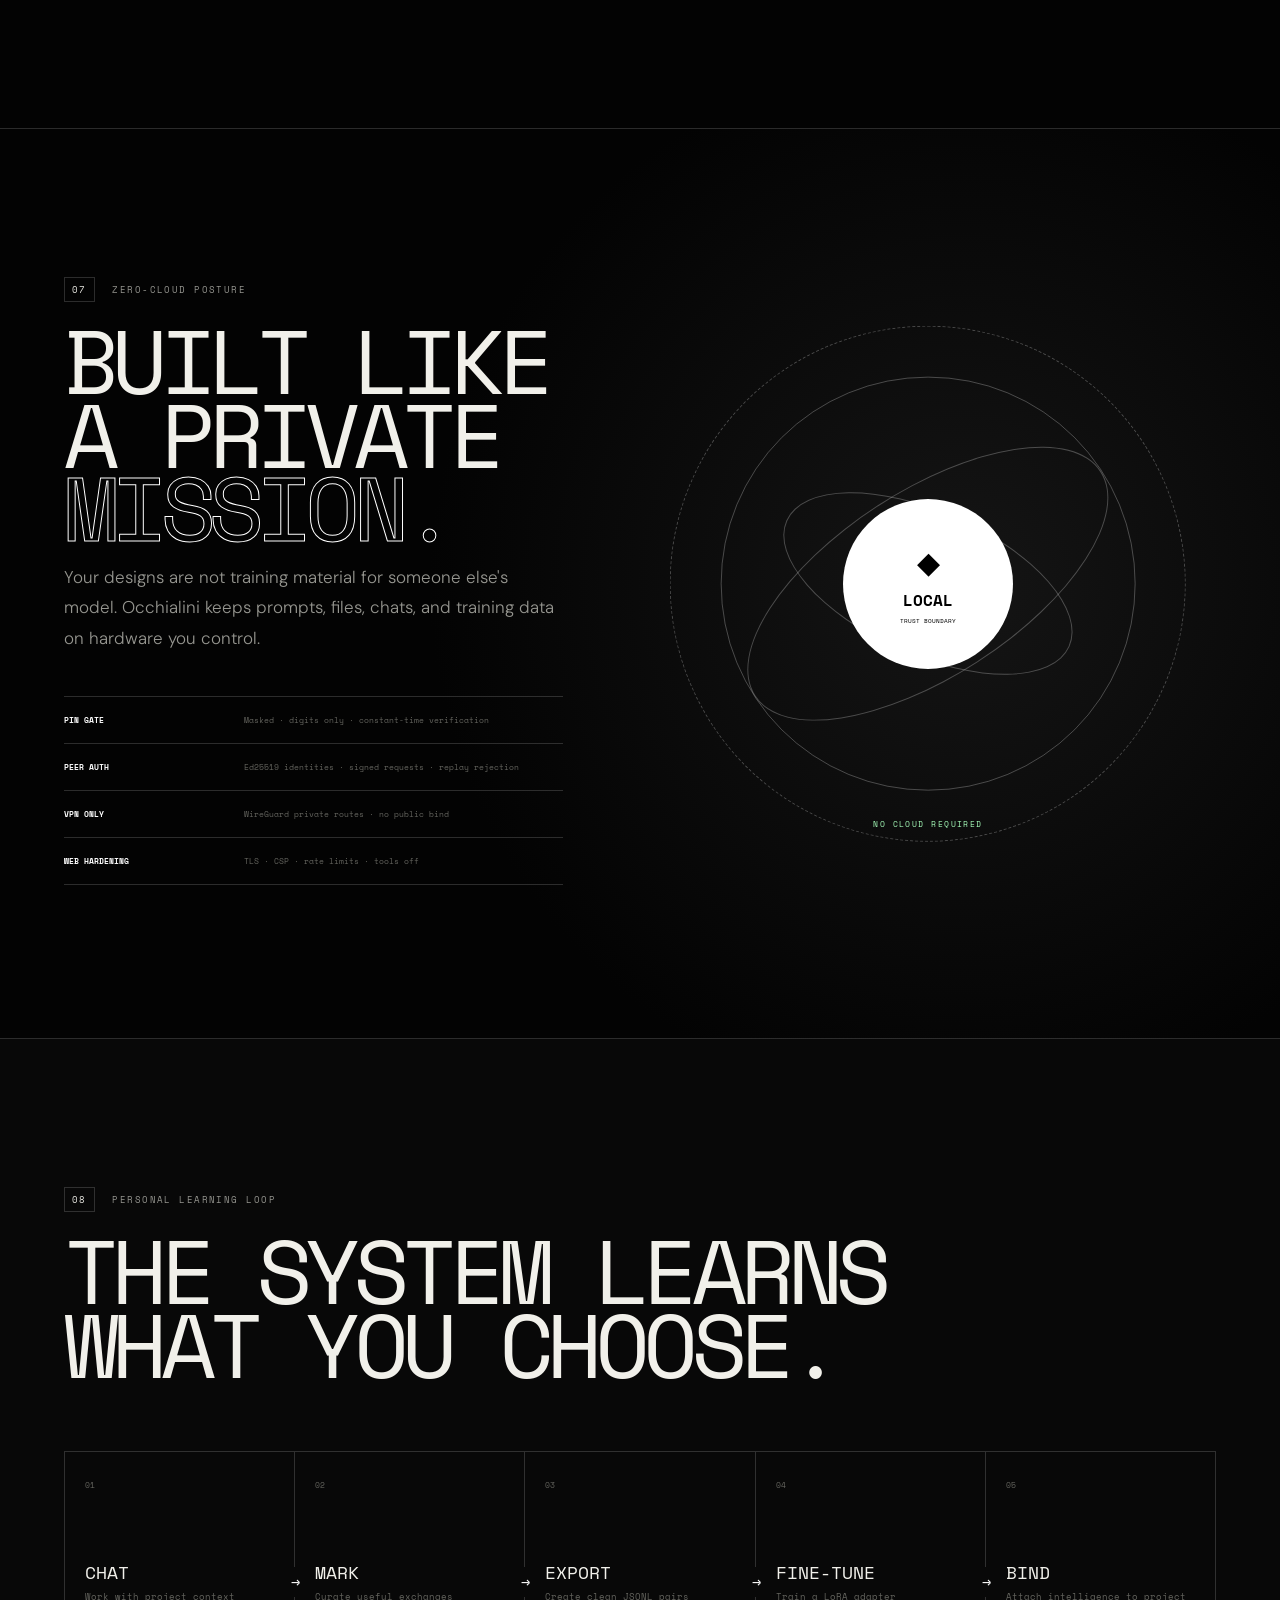
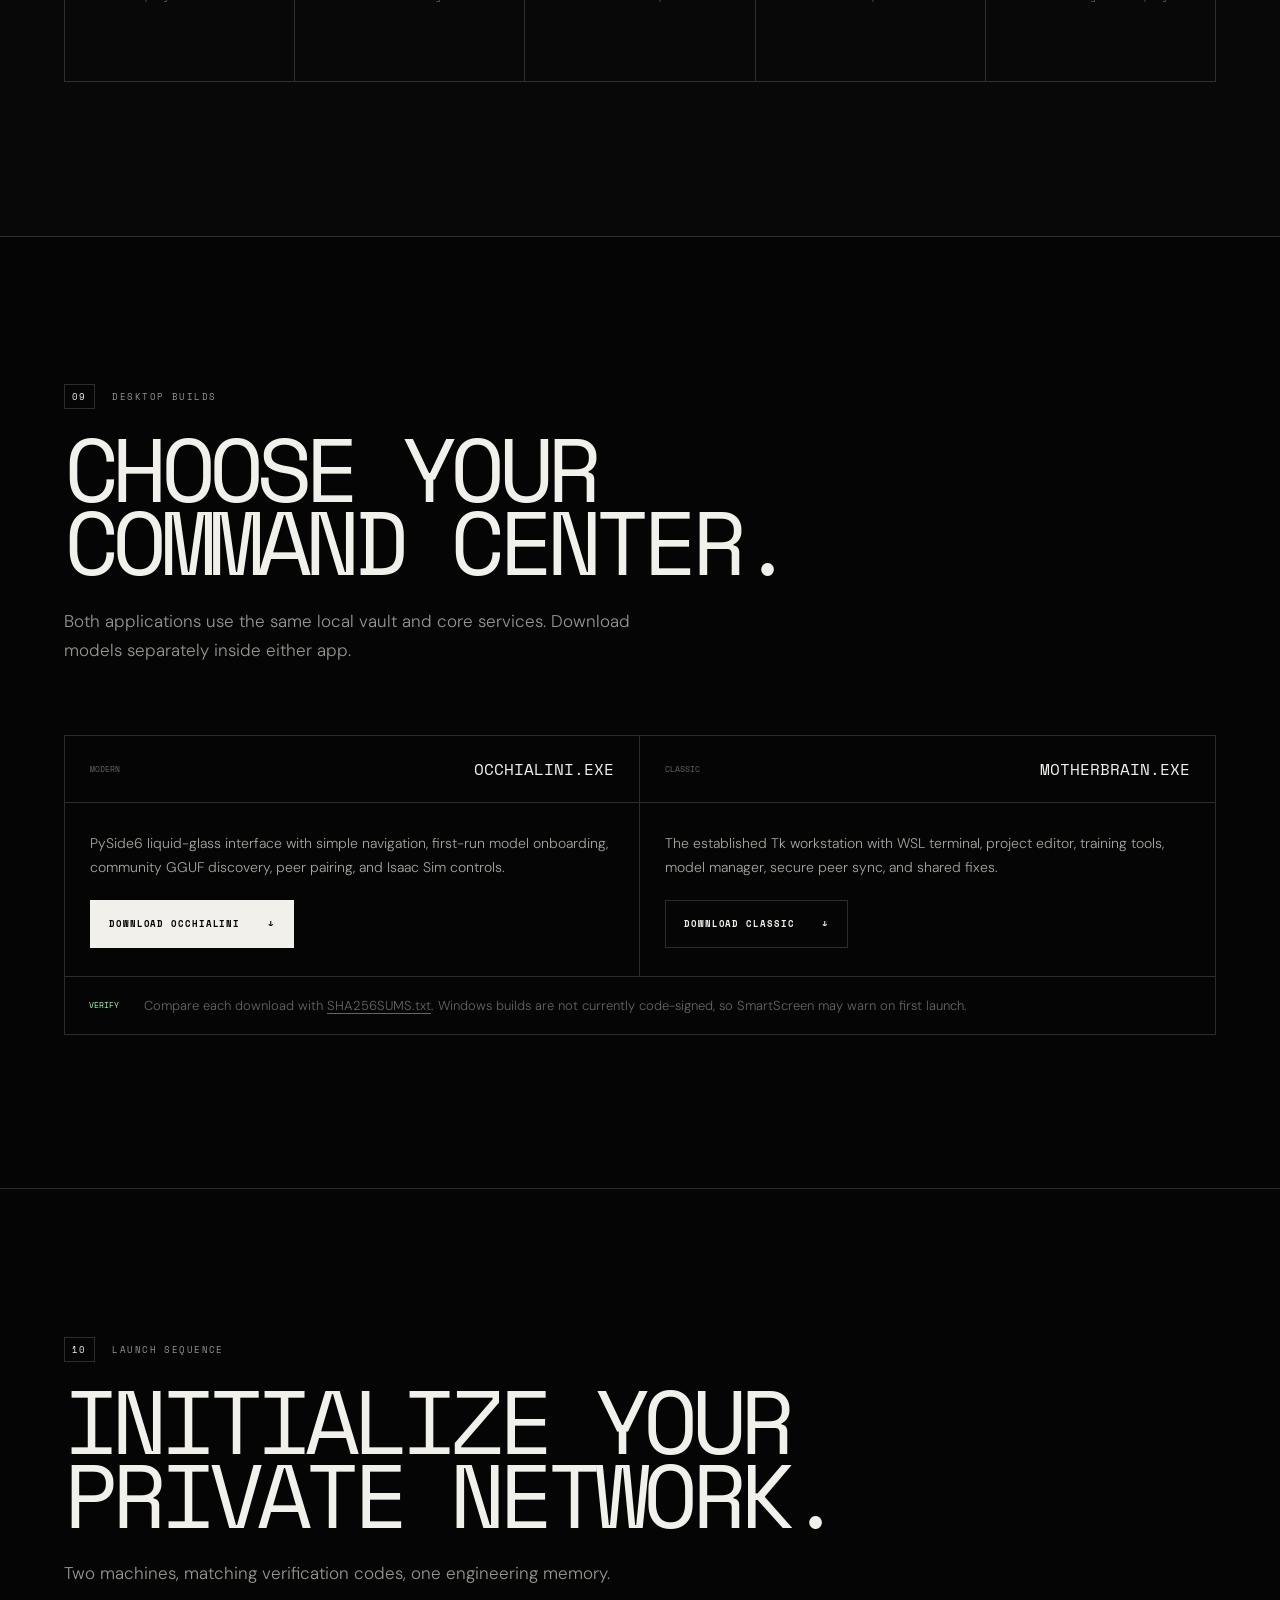
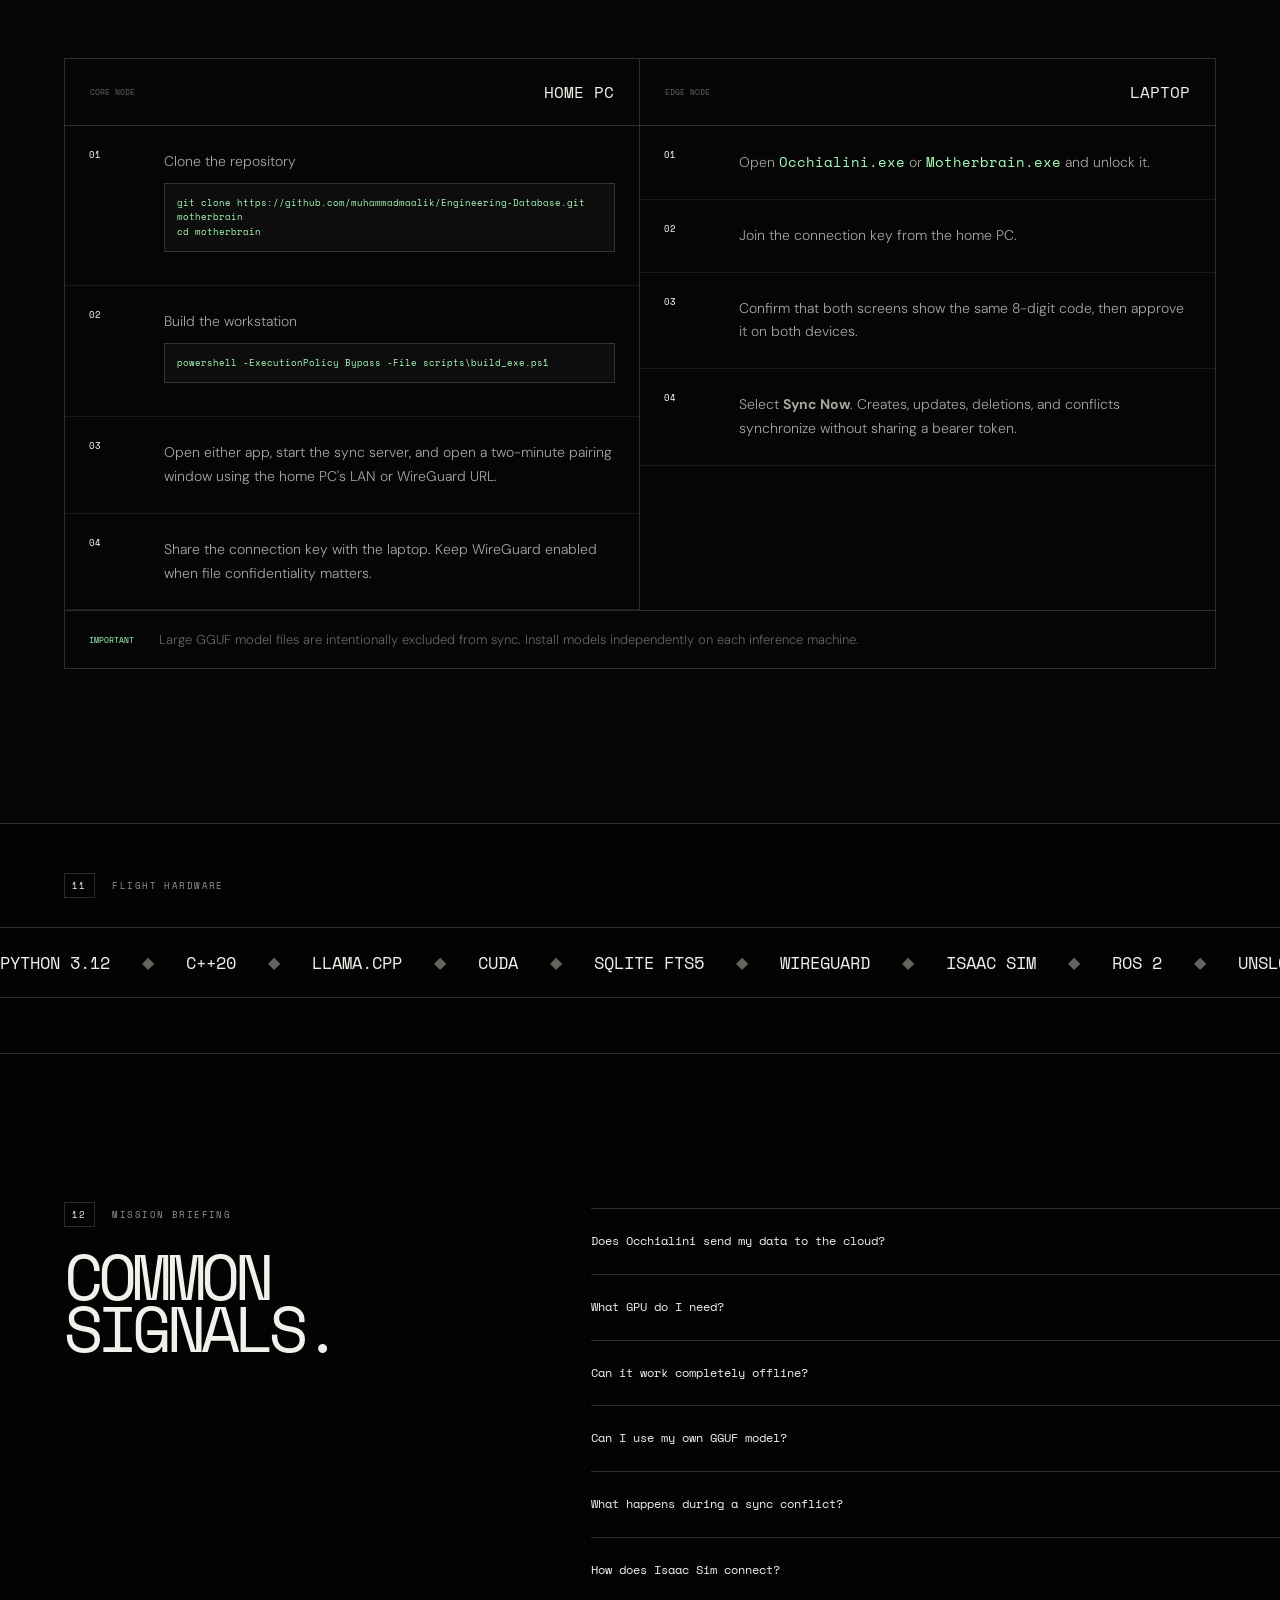
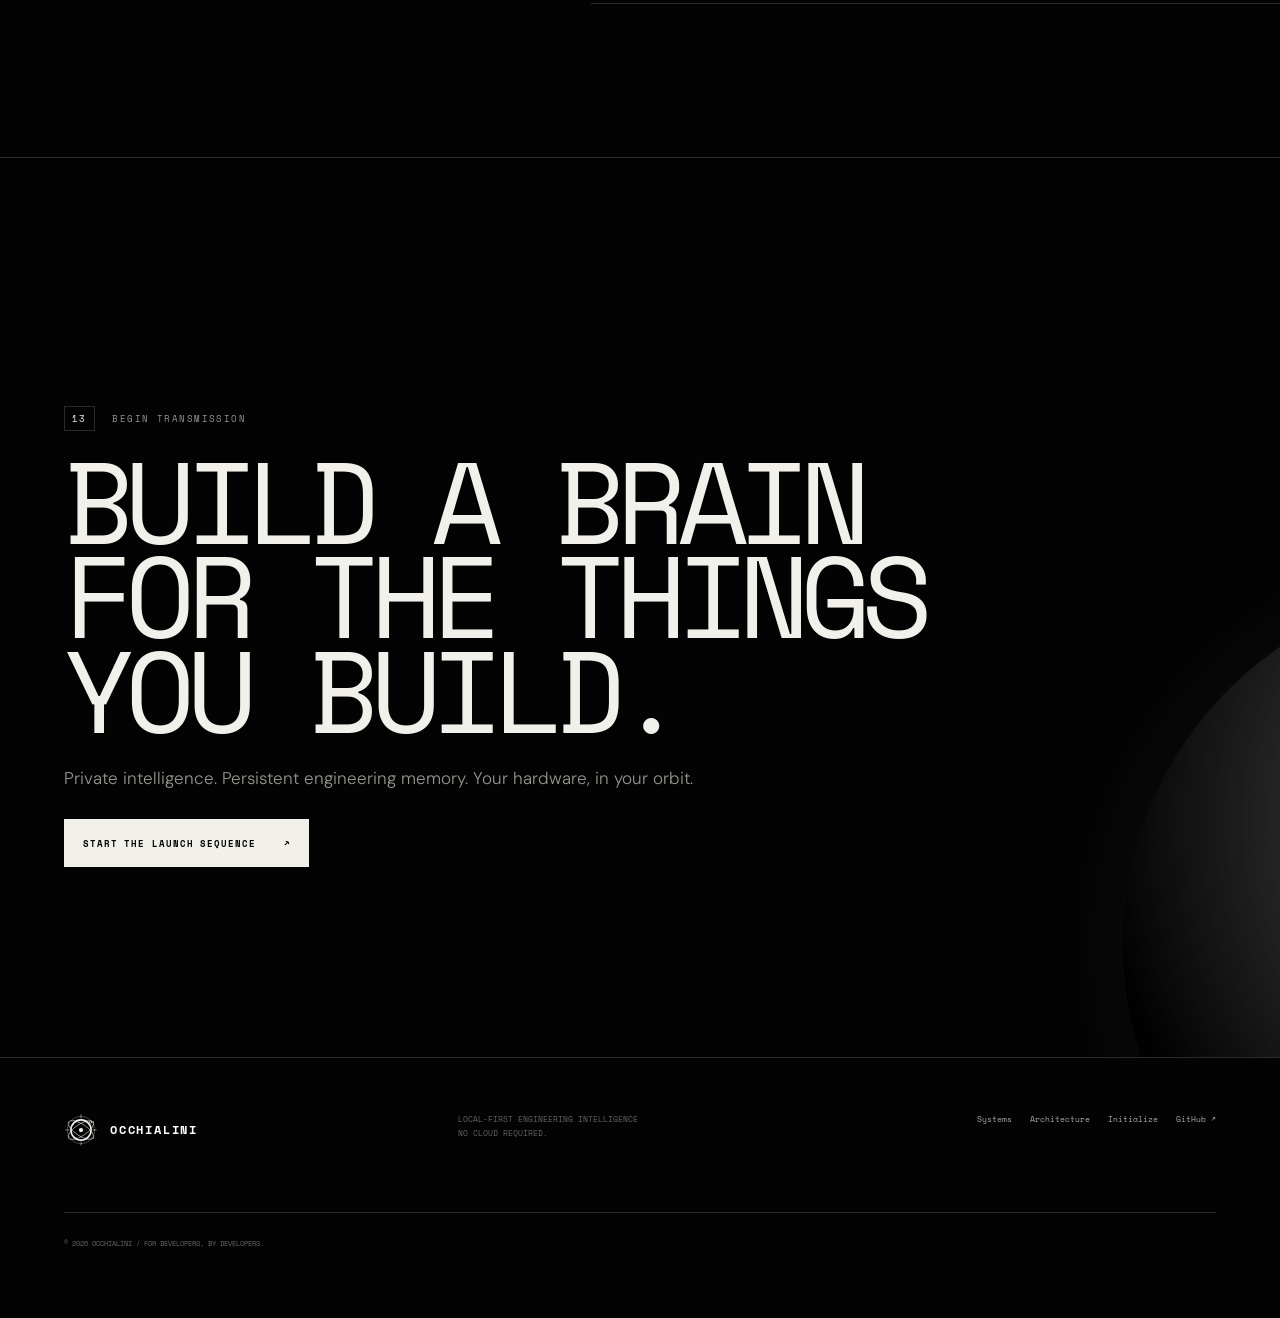
==== commit 6a99e6fc: "Clarify desktop release and model requirements. Avoid implying Authenticode signing and state that m" ====
--- a/website/index.html
+++ b/website/index.html
@@ -137,7 +137,7 @@
           <span class="card-code">SYS / 08</span><div class="line-icon icon-terminal"></div>
           <h3>Integrated Workstation</h3>
           <p>Choose the established classic workstation or the separate modern liquid-glass desktop over the same local core.</p>
-          <ul><li>Two signed EXE targets</li><li>PIN gate</li><li>Shared private vault</li></ul>
+          <ul><li>Two branded EXE targets</li><li>PIN gate</li><li>Shared private vault</li></ul>
         </article>
       </div>
     </section>
@@ -318,7 +318,7 @@
       </div>
       <div class="faq-list">
         <details class="reveal"><summary>Does Occhialini send my data to the cloud?<span>+</span></summary><p>No. Inference, vault storage, chat history, and training data stay on your machines. Private remote access is designed around WireGuard.</p></details>
-        <details class="reveal"><summary>What GPU do I need?<span>+</span></summary><p>The current defaults target an 8GB-class NVIDIA laptop GPU using partial CUDA offload for a quantized 32B model. Smaller models can run on more modest hardware; a larger home GPU improves speed.</p></details>
+        <details class="reveal"><summary>What GPU do I need?<span>+</span></summary><p>No model is installed automatically. The catalog gives hardware-fit guidance; smaller GGUF models can use CPU or modest GPUs, while larger models benefit from partial offload and more RAM/VRAM.</p></details>
         <details class="reveal"><summary>Can it work completely offline?<span>+</span></summary><p>Yes. Once your model and dependencies are installed, local inference and the desktop vault do not need an internet connection.</p></details>
         <details class="reveal"><summary>Can I use my own GGUF model?<span>+</span></summary><p>Yes. The model manager and configuration support selecting local GGUF files served through llama.cpp.</p></details>
         <details class="reveal"><summary>What happens during a sync conflict?<span>+</span></summary><p>Occhialini does not silently discard either copy. Near-equal timestamp conflicts are preserved as timestamped conflict files for review.</p></details>
